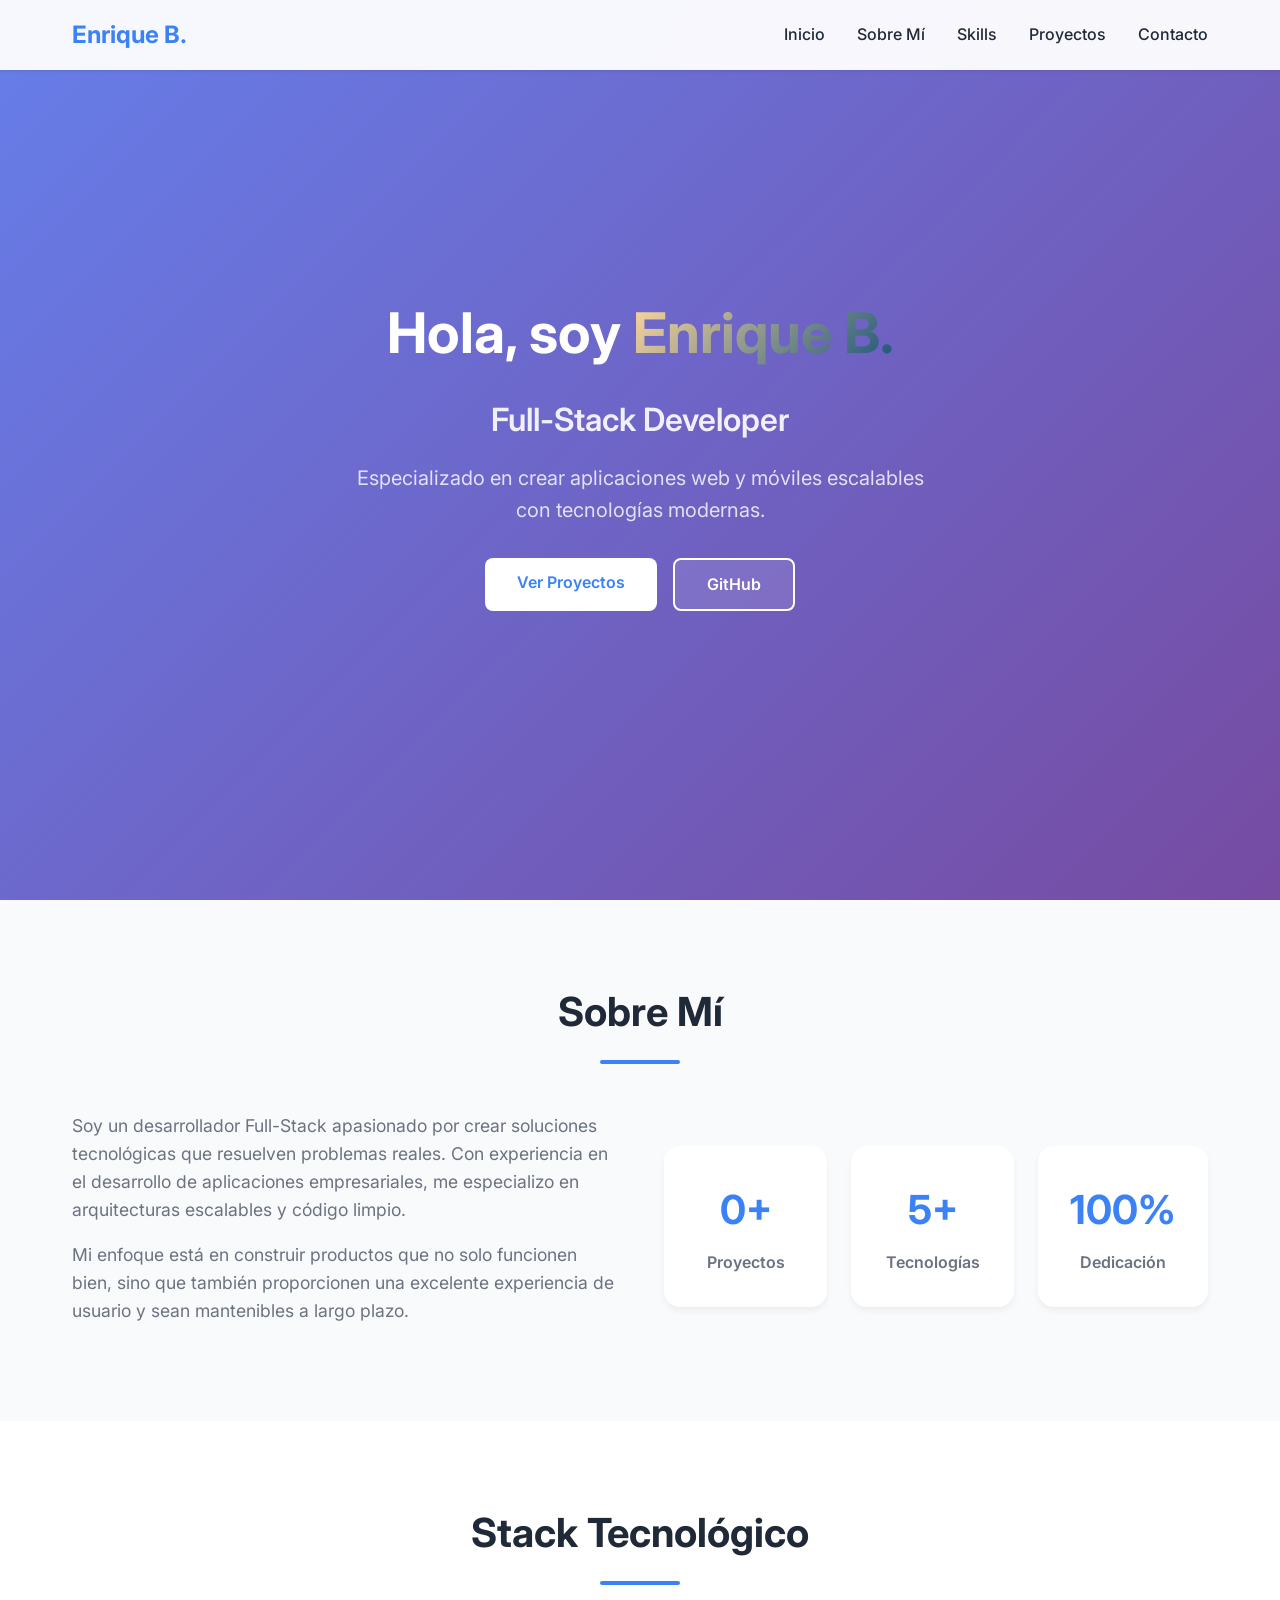
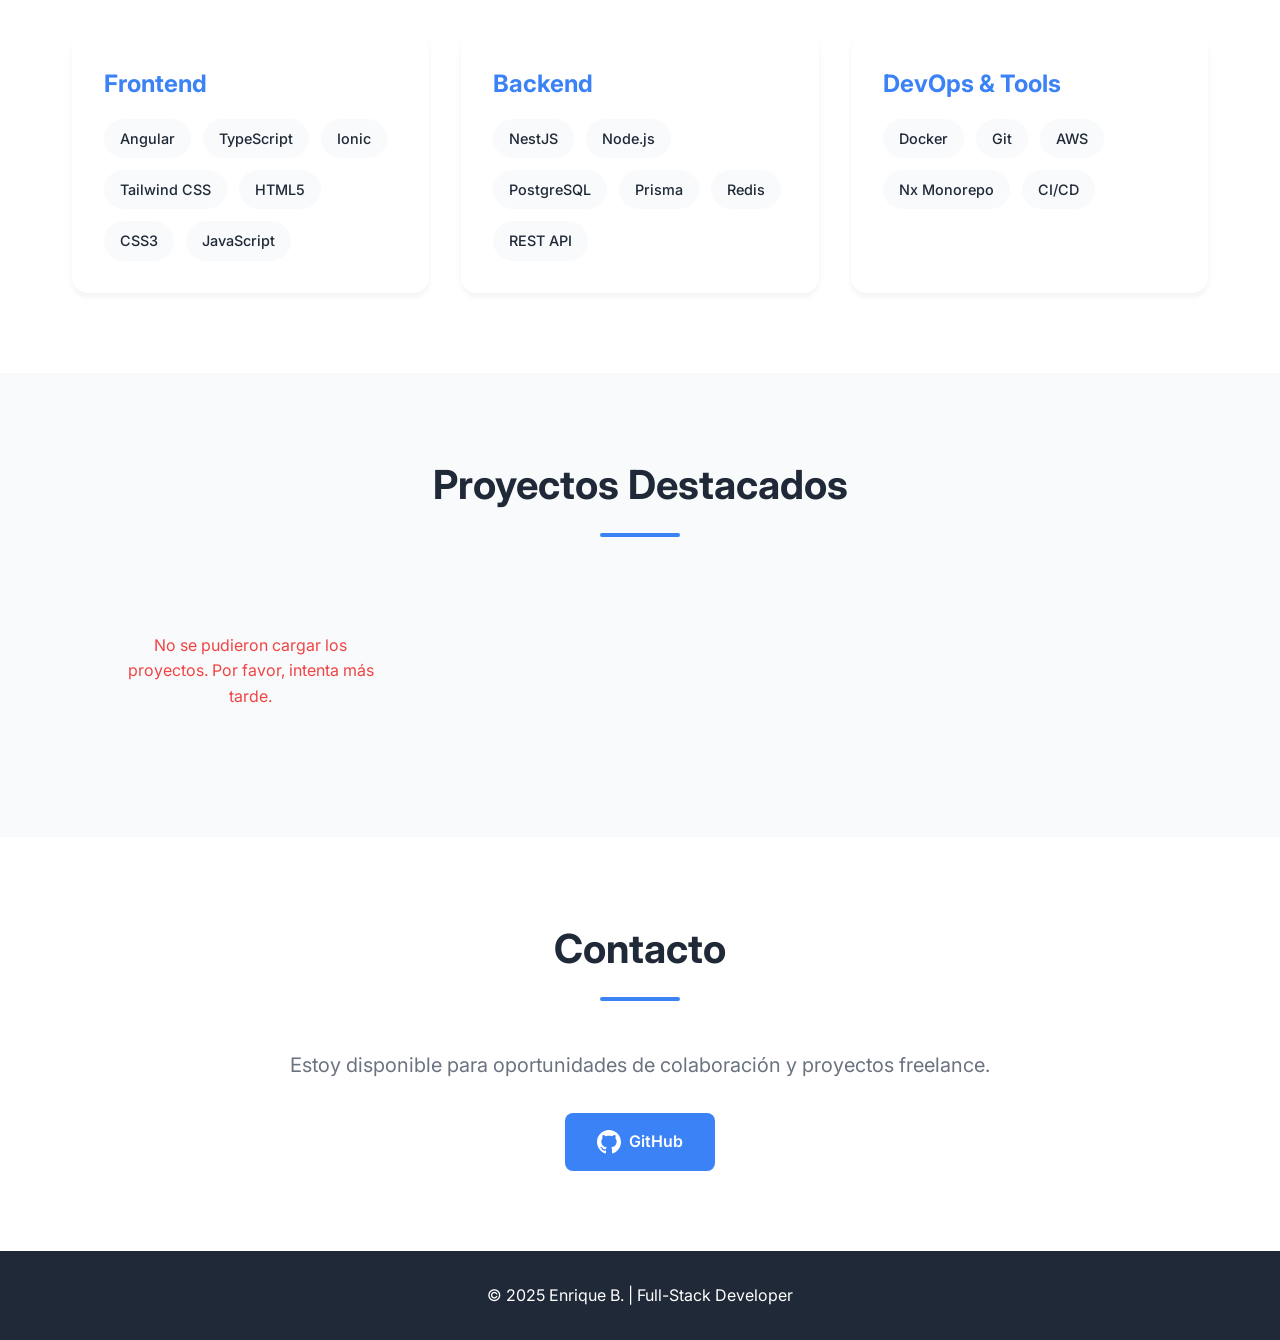
==== index.html @ ae5ea0cd "feat: create professional portfolio website with dynamic project loading - Responsive design with mo" ====
<!DOCTYPE html>
<html lang="es">
<head>
    <meta charset="UTF-8">
    <meta name="viewport" content="width=device-width, initial-scale=1.0">
    <meta name="description" content="Portfolio de Enrique B. - Full-Stack Developer especializado en Angular, NestJS y PostgreSQL">
    <title>Enrique B. | Full-Stack Developer</title>
    <link rel="stylesheet" href="styles.css">
    <link rel="preconnect" href="https://fonts.googleapis.com">
    <link rel="preconnect" href="https://fonts.gstatic.com" crossorigin>
    <link href="https://fonts.googleapis.com/css2?family=Inter:wght@300;400;600;700&display=swap" rel="stylesheet">
</head>
<body>
    <!-- Navigation -->
    <nav class="navbar">
        <div class="container">
            <div class="nav-brand">Enrique B.</div>
            <ul class="nav-menu">
                <li><a href="#hero">Inicio</a></li>
                <li><a href="#about">Sobre Mí</a></li>
                <li><a href="#skills">Skills</a></li>
                <li><a href="#projects">Proyectos</a></li>
                <li><a href="#contact">Contacto</a></li>
            </ul>
        </div>
    </nav>

    <!-- Hero Section -->
    <section id="hero" class="hero">
        <div class="container">
            <div class="hero-content">
                <h1 class="hero-title">Hola, soy <span class="highlight">Enrique B.</span></h1>
                <p class="hero-subtitle">Full-Stack Developer</p>
                <p class="hero-description">
                    Especializado en crear aplicaciones web y móviles escalables con tecnologías modernas.
                </p>
                <div class="hero-buttons">
                    <a href="#projects" class="btn btn-primary">Ver Proyectos</a>
                    <a href="https://github.com/Yop007N" target="_blank" class="btn btn-secondary">GitHub</a>
                </div>
            </div>
        </div>
    </section>

    <!-- About Section -->
    <section id="about" class="about">
        <div class="container">
            <h2 class="section-title">Sobre Mí</h2>
            <div class="about-content">
                <div class="about-text">
                    <p>
                        Soy un desarrollador Full-Stack apasionado por crear soluciones tecnológicas que resuelven problemas reales.
                        Con experiencia en el desarrollo de aplicaciones empresariales, me especializo en arquitecturas escalables
                        y código limpio.
                    </p>
                    <p>
                        Mi enfoque está en construir productos que no solo funcionen bien, sino que también proporcionen
                        una excelente experiencia de usuario y sean mantenibles a largo plazo.
                    </p>
                </div>
                <div class="about-stats">
                    <div class="stat-card">
                        <h3 id="projects-count">0+</h3>
                        <p>Proyectos</p>
                    </div>
                    <div class="stat-card">
                        <h3>5+</h3>
                        <p>Tecnologías</p>
                    </div>
                    <div class="stat-card">
                        <h3>100%</h3>
                        <p>Dedicación</p>
                    </div>
                </div>
            </div>
        </div>
    </section>

    <!-- Skills Section -->
    <section id="skills" class="skills">
        <div class="container">
            <h2 class="section-title">Stack Tecnológico</h2>
            <div class="skills-grid">
                <div class="skill-category">
                    <h3>Frontend</h3>
                    <div class="skill-tags">
                        <span class="skill-tag">Angular</span>
                        <span class="skill-tag">TypeScript</span>
                        <span class="skill-tag">Ionic</span>
                        <span class="skill-tag">Tailwind CSS</span>
                        <span class="skill-tag">HTML5</span>
                        <span class="skill-tag">CSS3</span>
                        <span class="skill-tag">JavaScript</span>
                    </div>
                </div>
                <div class="skill-category">
                    <h3>Backend</h3>
                    <div class="skill-tags">
                        <span class="skill-tag">NestJS</span>
                        <span class="skill-tag">Node.js</span>
                        <span class="skill-tag">PostgreSQL</span>
                        <span class="skill-tag">Prisma</span>
                        <span class="skill-tag">Redis</span>
                        <span class="skill-tag">REST API</span>
                    </div>
                </div>
                <div class="skill-category">
                    <h3>DevOps & Tools</h3>
                    <div class="skill-tags">
                        <span class="skill-tag">Docker</span>
                        <span class="skill-tag">Git</span>
                        <span class="skill-tag">AWS</span>
                        <span class="skill-tag">Nx Monorepo</span>
                        <span class="skill-tag">CI/CD</span>
                    </div>
                </div>
            </div>
        </div>
    </section>

    <!-- Projects Section -->
    <section id="projects" class="projects">
        <div class="container">
            <h2 class="section-title">Proyectos Destacados</h2>
            <div id="projects-container" class="projects-grid">
                <!-- Projects will be loaded dynamically -->
                <div class="loading">Cargando proyectos...</div>
            </div>
        </div>
    </section>

    <!-- Contact Section -->
    <section id="contact" class="contact">
        <div class="container">
            <h2 class="section-title">Contacto</h2>
            <div class="contact-content">
                <p>Estoy disponible para oportunidades de colaboración y proyectos freelance.</p>
                <div class="contact-links">
                    <a href="https://github.com/Yop007N" target="_blank" class="contact-link">
                        <svg width="24" height="24" viewBox="0 0 24 24" fill="currentColor">
                            <path d="M12 0c-6.626 0-12 5.373-12 12 0 5.302 3.438 9.8 8.207 11.387.599.111.793-.261.793-.577v-2.234c-3.338.726-4.033-1.416-4.033-1.416-.546-1.387-1.333-1.756-1.333-1.756-1.089-.745.083-.729.083-.729 1.205.084 1.839 1.237 1.839 1.237 1.07 1.834 2.807 1.304 3.492.997.107-.775.418-1.305.762-1.604-2.665-.305-5.467-1.334-5.467-5.931 0-1.311.469-2.381 1.236-3.221-.124-.303-.535-1.524.117-3.176 0 0 1.008-.322 3.301 1.23.957-.266 1.983-.399 3.003-.404 1.02.005 2.047.138 3.006.404 2.291-1.552 3.297-1.23 3.297-1.23.653 1.653.242 2.874.118 3.176.77.84 1.235 1.911 1.235 3.221 0 4.609-2.807 5.624-5.479 5.921.43.372.823 1.102.823 2.222v3.293c0 .319.192.694.801.576 4.765-1.589 8.199-6.086 8.199-11.386 0-6.627-5.373-12-12-12z"/>
                        </svg>
                        GitHub
                    </a>
                </div>
            </div>
        </div>
    </section>

    <!-- Footer -->
    <footer class="footer">
        <div class="container">
            <p>&copy; 2025 Enrique B. | Full-Stack Developer</p>
        </div>
    </footer>

    <script src="script.js"></script>
</body>
</html>
---- styles.css ----
* {
    margin: 0;
    padding: 0;
    box-sizing: border-box;
}

:root {
    --primary-color: #3b82f6;
    --secondary-color: #1e40af;
    --text-color: #1f2937;
    --text-light: #6b7280;
    --bg-color: #ffffff;
    --bg-secondary: #f9fafb;
    --border-color: #e5e7eb;
}

body {
    font-family: 'Inter', -apple-system, BlinkMacSystemFont, 'Segoe UI', sans-serif;
    color: var(--text-color);
    line-height: 1.6;
    background-color: var(--bg-color);
}

.container {
    max-width: 1200px;
    margin: 0 auto;
    padding: 0 2rem;
}

/* Navigation */
.navbar {
    position: fixed;
    top: 0;
    width: 100%;
    background: rgba(255, 255, 255, 0.95);
    backdrop-filter: blur(10px);
    box-shadow: 0 1px 3px rgba(0, 0, 0, 0.1);
    z-index: 1000;
}

.navbar .container {
    display: flex;
    justify-content: space-between;
    align-items: center;
    padding: 1rem 2rem;
}

.nav-brand {
    font-size: 1.5rem;
    font-weight: 700;
    color: var(--primary-color);
}

.nav-menu {
    display: flex;
    list-style: none;
    gap: 2rem;
}

.nav-menu a {
    color: var(--text-color);
    text-decoration: none;
    font-weight: 500;
    transition: color 0.3s;
}

.nav-menu a:hover {
    color: var(--primary-color);
}

/* Hero Section */
.hero {
    min-height: 100vh;
    display: flex;
    align-items: center;
    padding-top: 80px;
    background: linear-gradient(135deg, #667eea 0%, #764ba2 100%);
    color: white;
}

.hero-content {
    text-align: center;
}

.hero-title {
    font-size: 3.5rem;
    font-weight: 700;
    margin-bottom: 1rem;
}

.highlight {
    background: linear-gradient(135deg, #ffd89b 0%, #19547b 100%);
    -webkit-background-clip: text;
    -webkit-text-fill-color: transparent;
}

.hero-subtitle {
    font-size: 2rem;
    font-weight: 600;
    margin-bottom: 1rem;
    color: rgba(255, 255, 255, 0.9);
}

.hero-description {
    font-size: 1.25rem;
    margin-bottom: 2rem;
    color: rgba(255, 255, 255, 0.8);
    max-width: 600px;
    margin-left: auto;
    margin-right: auto;
}

.hero-buttons {
    display: flex;
    gap: 1rem;
    justify-content: center;
}

.btn {
    padding: 0.75rem 2rem;
    border-radius: 0.5rem;
    text-decoration: none;
    font-weight: 600;
    transition: all 0.3s;
    display: inline-block;
}

.btn-primary {
    background: white;
    color: var(--primary-color);
}

.btn-primary:hover {
    transform: translateY(-2px);
    box-shadow: 0 4px 12px rgba(0, 0, 0, 0.15);
}

.btn-secondary {
    background: rgba(255, 255, 255, 0.1);
    color: white;
    border: 2px solid white;
}

.btn-secondary:hover {
    background: white;
    color: var(--primary-color);
}

/* Section Styles */
section {
    padding: 5rem 0;
}

.section-title {
    text-align: center;
    font-size: 2.5rem;
    font-weight: 700;
    margin-bottom: 3rem;
    position: relative;
}

.section-title::after {
    content: '';
    display: block;
    width: 80px;
    height: 4px;
    background: var(--primary-color);
    margin: 1rem auto;
    border-radius: 2px;
}

/* About Section */
.about {
    background: var(--bg-secondary);
}

.about-content {
    display: grid;
    grid-template-columns: 1fr 1fr;
    gap: 3rem;
    align-items: center;
}

.about-text p {
    margin-bottom: 1rem;
    color: var(--text-light);
    font-size: 1.1rem;
}

.about-stats {
    display: grid;
    grid-template-columns: repeat(3, 1fr);
    gap: 1.5rem;
}

.stat-card {
    text-align: center;
    padding: 2rem;
    background: white;
    border-radius: 1rem;
    box-shadow: 0 4px 6px rgba(0, 0, 0, 0.05);
}

.stat-card h3 {
    font-size: 2.5rem;
    color: var(--primary-color);
    margin-bottom: 0.5rem;
}

.stat-card p {
    color: var(--text-light);
    font-weight: 600;
}

/* Skills Section */
.skills-grid {
    display: grid;
    grid-template-columns: repeat(auto-fit, minmax(300px, 1fr));
    gap: 2rem;
}

.skill-category {
    background: white;
    padding: 2rem;
    border-radius: 1rem;
    box-shadow: 0 4px 6px rgba(0, 0, 0, 0.05);
}

.skill-category h3 {
    font-size: 1.5rem;
    margin-bottom: 1rem;
    color: var(--primary-color);
}

.skill-tags {
    display: flex;
    flex-wrap: wrap;
    gap: 0.75rem;
}

.skill-tag {
    background: var(--bg-secondary);
    padding: 0.5rem 1rem;
    border-radius: 2rem;
    font-size: 0.9rem;
    font-weight: 500;
    color: var(--text-color);
}

/* Projects Section */
.projects {
    background: var(--bg-secondary);
}

.projects-grid {
    display: grid;
    grid-template-columns: repeat(auto-fill, minmax(350px, 1fr));
    gap: 2rem;
}

.project-card {
    background: white;
    border-radius: 1rem;
    overflow: hidden;
    box-shadow: 0 4px 6px rgba(0, 0, 0, 0.05);
    transition: transform 0.3s, box-shadow 0.3s;
}

.project-card:hover {
    transform: translateY(-5px);
    box-shadow: 0 12px 24px rgba(0, 0, 0, 0.1);
}

.project-content {
    padding: 1.5rem;
}

.project-title {
    font-size: 1.25rem;
    font-weight: 700;
    margin-bottom: 0.5rem;
    color: var(--text-color);
}

.project-description {
    color: var(--text-light);
    margin-bottom: 1rem;
    font-size: 0.95rem;
    line-height: 1.5;
}

.project-tech {
    display: flex;
    flex-wrap: wrap;
    gap: 0.5rem;
    margin-bottom: 1rem;
}

.tech-badge {
    background: var(--bg-secondary);
    padding: 0.25rem 0.75rem;
    border-radius: 1rem;
    font-size: 0.85rem;
    color: var(--primary-color);
    font-weight: 500;
}

.project-links {
    display: flex;
    gap: 1rem;
}

.project-link {
    color: var(--primary-color);
    text-decoration: none;
    font-weight: 600;
    display: flex;
    align-items: center;
    gap: 0.5rem;
}

.project-link:hover {
    text-decoration: underline;
}

.loading {
    text-align: center;
    padding: 3rem;
    color: var(--text-light);
}

/* Contact Section */
.contact {
    text-align: center;
}

.contact-content p {
    font-size: 1.25rem;
    color: var(--text-light);
    margin-bottom: 2rem;
}

.contact-links {
    display: flex;
    justify-content: center;
    gap: 2rem;
}

.contact-link {
    display: flex;
    align-items: center;
    gap: 0.5rem;
    padding: 1rem 2rem;
    background: var(--primary-color);
    color: white;
    text-decoration: none;
    border-radius: 0.5rem;
    font-weight: 600;
    transition: all 0.3s;
}

.contact-link:hover {
    background: var(--secondary-color);
    transform: translateY(-2px);
    box-shadow: 0 4px 12px rgba(59, 130, 246, 0.3);
}

/* Footer */
.footer {
    background: var(--text-color);
    color: white;
    text-align: center;
    padding: 2rem 0;
}

/* Responsive */
@media (max-width: 768px) {
    .nav-menu {
        display: none;
    }

    .hero-title {
        font-size: 2.5rem;
    }

    .hero-subtitle {
        font-size: 1.5rem;
    }

    .about-content {
        grid-template-columns: 1fr;
    }

    .about-stats {
        grid-template-columns: 1fr;
    }

    .projects-grid {
        grid-template-columns: 1fr;
    }

    .hero-buttons {
        flex-direction: column;
    }
}

/* Estilos adicionales para proyectos destacados */
.project-card.featured {
    border: 2px solid var(--primary-color);
}

.featured-badge {
    font-size: 0.75rem;
    background: linear-gradient(135deg, #667eea 0%, #764ba2 100%);
    color: white;
    padding: 0.25rem 0.75rem;
    border-radius: 1rem;
    margin-left: 0.5rem;
}

.project-stats {
    display: flex;
    gap: 1rem;
    margin-bottom: 1rem;
    font-size: 0.9rem;
    color: var(--text-light);
}

.project-stats span {
    display: flex;
    align-items: center;
    gap: 0.25rem;
}

.error {
    text-align: center;
    padding: 3rem;
    color: #ef4444;
}
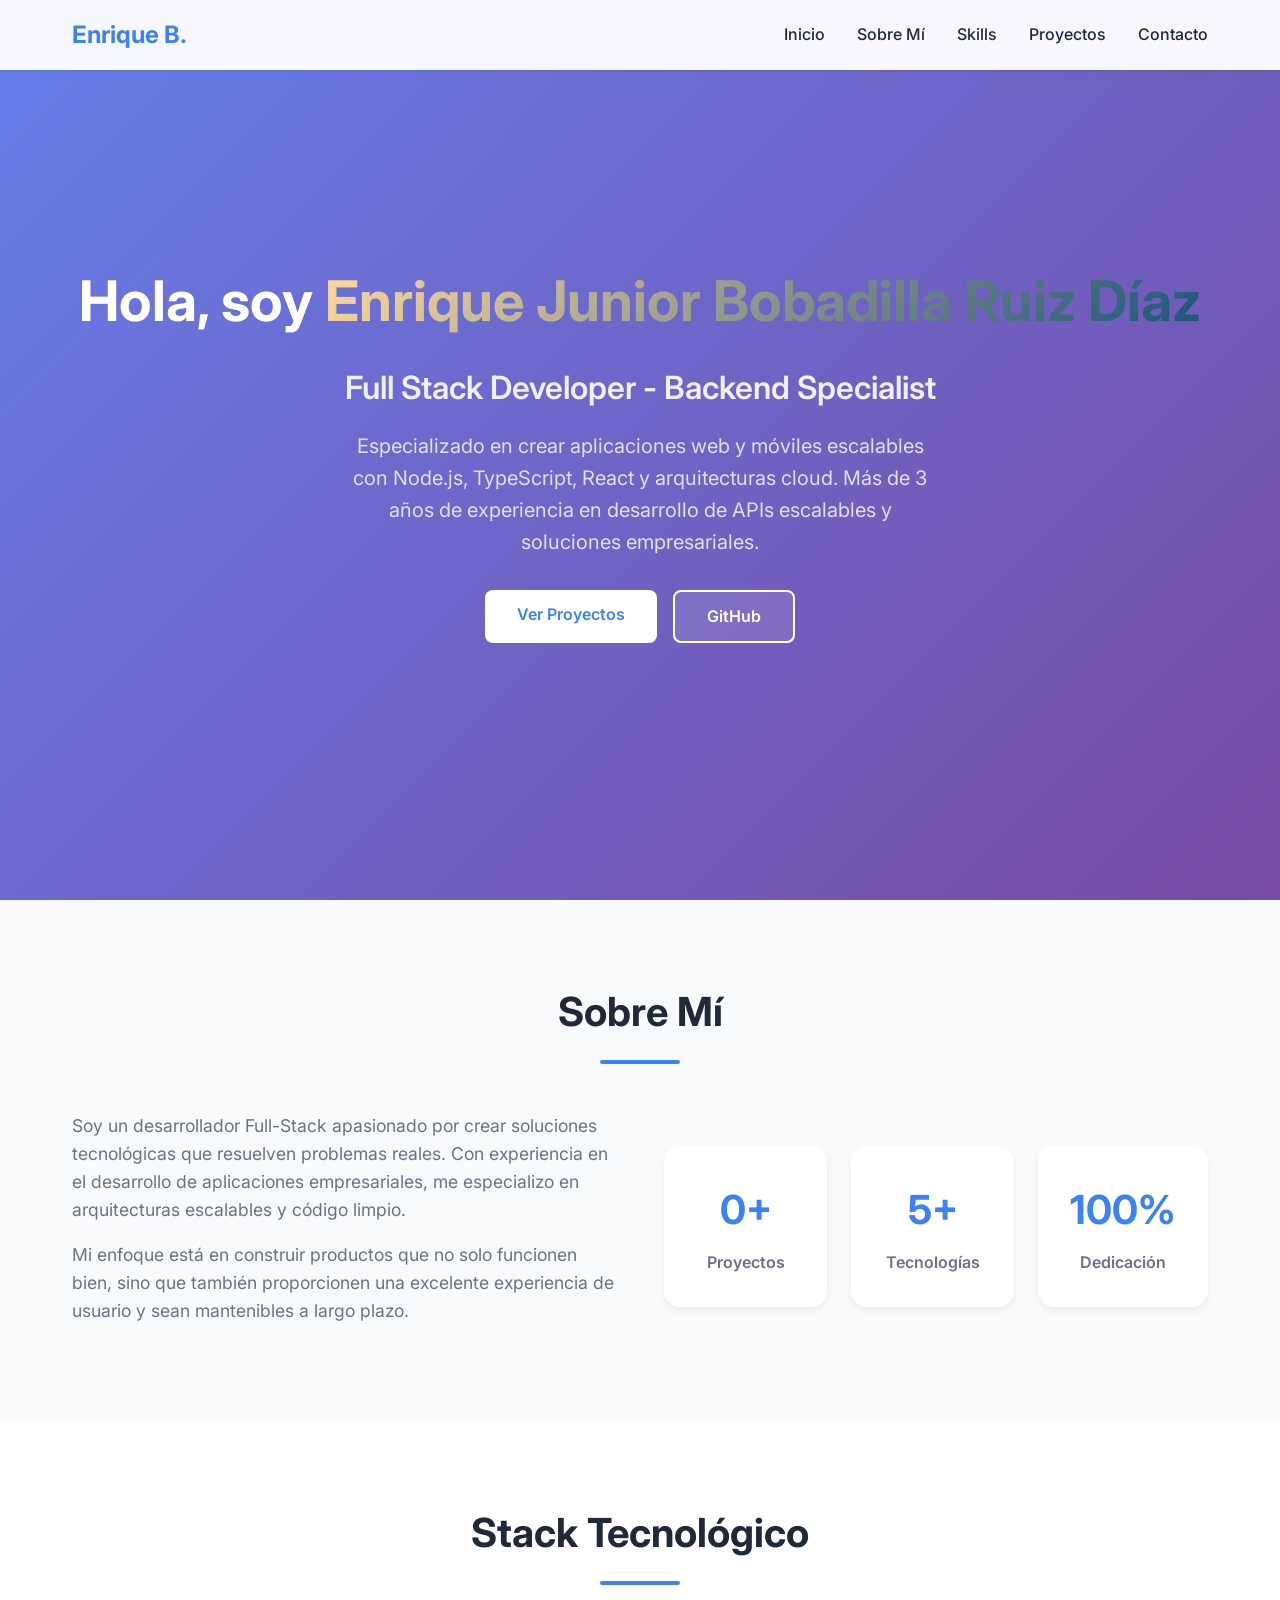
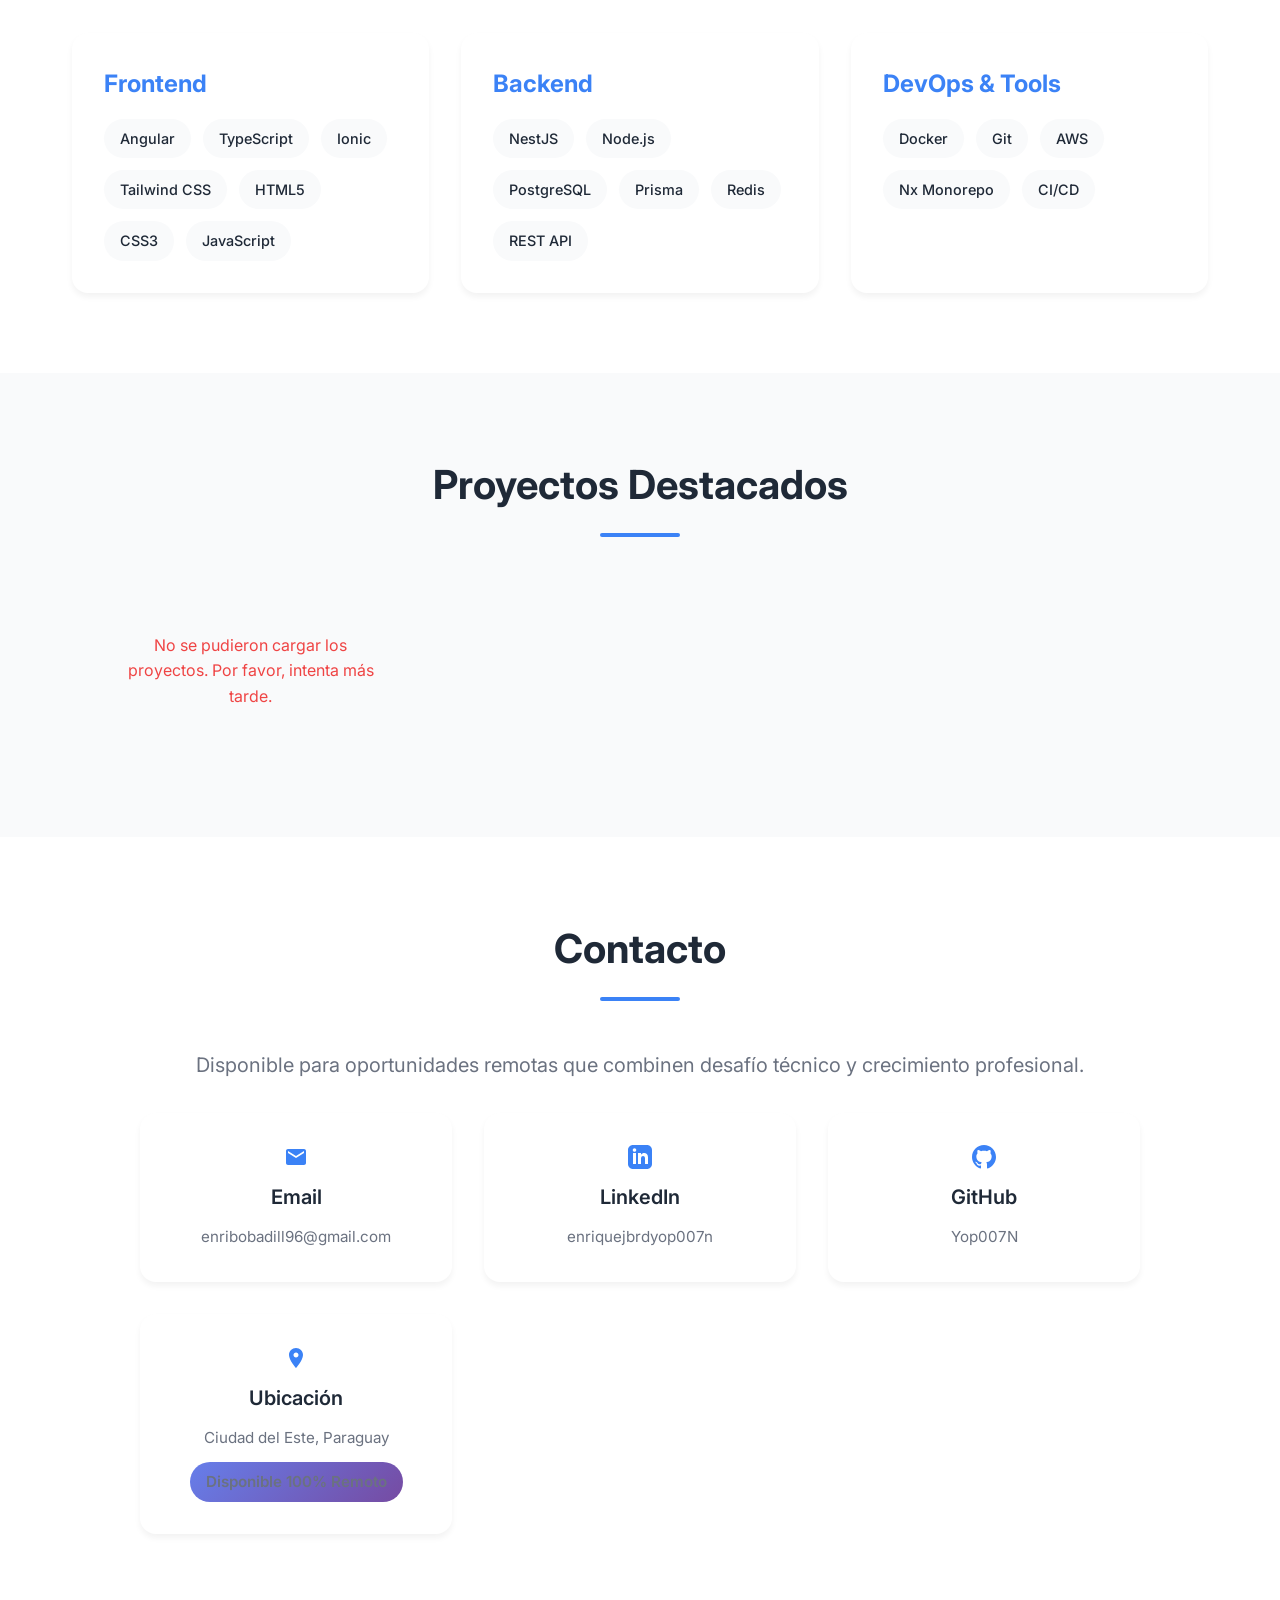
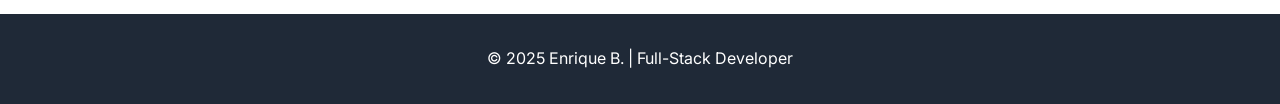
==== commit 9057b2c3: "feat: add complete contact information and improve project display" ====
--- a/index.html
+++ b/index.html
@@ -29,10 +29,10 @@
     <section id="hero" class="hero">
         <div class="container">
             <div class="hero-content">
-                <h1 class="hero-title">Hola, soy <span class="highlight">Enrique B.</span></h1>
-                <p class="hero-subtitle">Full-Stack Developer</p>
+                <h1 class="hero-title">Hola, soy <span class="highlight">Enrique Junior Bobadilla Ruiz Díaz</span></h1>
+                <p class="hero-subtitle">Full Stack Developer - Backend Specialist</p>
                 <p class="hero-description">
-                    Especializado en crear aplicaciones web y móviles escalables con tecnologías modernas.
+                    Especializado en crear aplicaciones web y móviles escalables con Node.js, TypeScript, React y arquitecturas cloud. Más de 3 años de experiencia en desarrollo de APIs escalables y soluciones empresariales.
                 </p>
                 <div class="hero-buttons">
                     <a href="#projects" class="btn btn-primary">Ver Proyectos</a>
@@ -134,14 +134,37 @@
         <div class="container">
             <h2 class="section-title">Contacto</h2>
             <div class="contact-content">
-                <p>Estoy disponible para oportunidades de colaboración y proyectos freelance.</p>
-                <div class="contact-links">
-                    <a href="https://github.com/Yop007N" target="_blank" class="contact-link">
+                <p>Disponible para oportunidades remotas que combinen desafío técnico y crecimiento profesional.</p>
+                <div class="contact-grid">
+                    <a href="mailto:enribobadill96@gmail.com" target="_blank" class="contact-card">
+                        <svg width="24" height="24" viewBox="0 0 24 24" fill="currentColor">
+                            <path d="M20 4H4c-1.1 0-1.99.9-1.99 2L2 18c0 1.1.9 2 2 2h16c1.1 0 2-.9 2-2V6c0-1.1-.9-2-2-2zm0 4l-8 5-8-5V6l8 5 8-5v2z"/>
+                        </svg>
+                        <h3>Email</h3>
+                        <p>enribobadill96@gmail.com</p>
+                    </a>
+                    <a href="https://linkedin.com/in/enriquejbrdyop007n" target="_blank" class="contact-card">
+                        <svg width="24" height="24" viewBox="0 0 24 24" fill="currentColor">
+                            <path d="M19 0h-14c-2.761 0-5 2.239-5 5v14c0 2.761 2.239 5 5 5h14c2.762 0 5-2.239 5-5v-14c0-2.761-2.238-5-5-5zm-11 19h-3v-11h3v11zm-1.5-12.268c-.966 0-1.75-.79-1.75-1.764s.784-1.764 1.75-1.764 1.75.79 1.75 1.764-.783 1.764-1.75 1.764zm13.5 12.268h-3v-5.604c0-3.368-4-3.113-4 0v5.604h-3v-11h3v1.765c1.396-2.586 7-2.777 7 2.476v6.759z"/>
+                        </svg>
+                        <h3>LinkedIn</h3>
+                        <p>enriquejbrdyop007n</p>
+                    </a>
+                    <a href="https://github.com/Yop007N" target="_blank" class="contact-card">
                         <svg width="24" height="24" viewBox="0 0 24 24" fill="currentColor">
                             <path d="M12 0c-6.626 0-12 5.373-12 12 0 5.302 3.438 9.8 8.207 11.387.599.111.793-.261.793-.577v-2.234c-3.338.726-4.033-1.416-4.033-1.416-.546-1.387-1.333-1.756-1.333-1.756-1.089-.745.083-.729.083-.729 1.205.084 1.839 1.237 1.839 1.237 1.07 1.834 2.807 1.304 3.492.997.107-.775.418-1.305.762-1.604-2.665-.305-5.467-1.334-5.467-5.931 0-1.311.469-2.381 1.236-3.221-.124-.303-.535-1.524.117-3.176 0 0 1.008-.322 3.301 1.23.957-.266 1.983-.399 3.003-.404 1.02.005 2.047.138 3.006.404 2.291-1.552 3.297-1.23 3.297-1.23.653 1.653.242 2.874.118 3.176.77.84 1.235 1.911 1.235 3.221 0 4.609-2.807 5.624-5.479 5.921.43.372.823 1.102.823 2.222v3.293c0 .319.192.694.801.576 4.765-1.589 8.199-6.086 8.199-11.386 0-6.627-5.373-12-12-12z"/>
                         </svg>
-                        GitHub
+                        <h3>GitHub</h3>
+                        <p>Yop007N</p>
                     </a>
+                    <div class="contact-card">
+                        <svg width="24" height="24" viewBox="0 0 24 24" fill="currentColor">
+                            <path d="M12 2C8.13 2 5 5.13 5 9c0 5.25 7 13 7 13s7-7.75 7-13c0-3.87-3.13-7-7-7zm0 9.5c-1.38 0-2.5-1.12-2.5-2.5s1.12-2.5 2.5-2.5 2.5 1.12 2.5 2.5-1.12 2.5-2.5 2.5z"/>
+                        </svg>
+                        <h3>Ubicación</h3>
+                        <p>Ciudad del Este, Paraguay</p>
+                        <p class="remote-badge">Disponible 100% Remoto</p>
+                    </div>
                 </div>
             </div>
         </div>
--- a/styles.css
+++ b/styles.css
@@ -365,6 +365,61 @@
     box-shadow: 0 4px 12px rgba(59, 130, 246, 0.3);
 }
 
+.contact-grid {
+    display: grid;
+    grid-template-columns: repeat(auto-fit, minmax(250px, 1fr));
+    gap: 2rem;
+    max-width: 1000px;
+    margin: 0 auto;
+}
+
+.contact-card {
+    background: white;
+    padding: 2rem;
+    border-radius: 1rem;
+    text-align: center;
+    box-shadow: 0 4px 6px rgba(0, 0, 0, 0.05);
+    transition: all 0.3s;
+    text-decoration: none;
+    color: var(--text-color);
+    display: flex;
+    flex-direction: column;
+    align-items: center;
+    gap: 0.75rem;
+}
+
+.contact-card:hover {
+    transform: translateY(-5px);
+    box-shadow: 0 12px 24px rgba(0, 0, 0, 0.1);
+    color: var(--primary-color);
+}
+
+.contact-card svg {
+    color: var(--primary-color);
+}
+
+.contact-card h3 {
+    font-size: 1.25rem;
+    font-weight: 600;
+    margin: 0;
+}
+
+.contact-card p {
+    font-size: 0.95rem;
+    color: var(--text-light);
+    margin: 0;
+}
+
+.remote-badge {
+    background: linear-gradient(135deg, #667eea 0%, #764ba2 100%);
+    color: white;
+    padding: 0.5rem 1rem;
+    border-radius: 2rem;
+    font-size: 0.85rem;
+    font-weight: 600;
+    margin-top: 0.5rem;
+}
+
 /* Footer */
 .footer {
     background: var(--text-color);
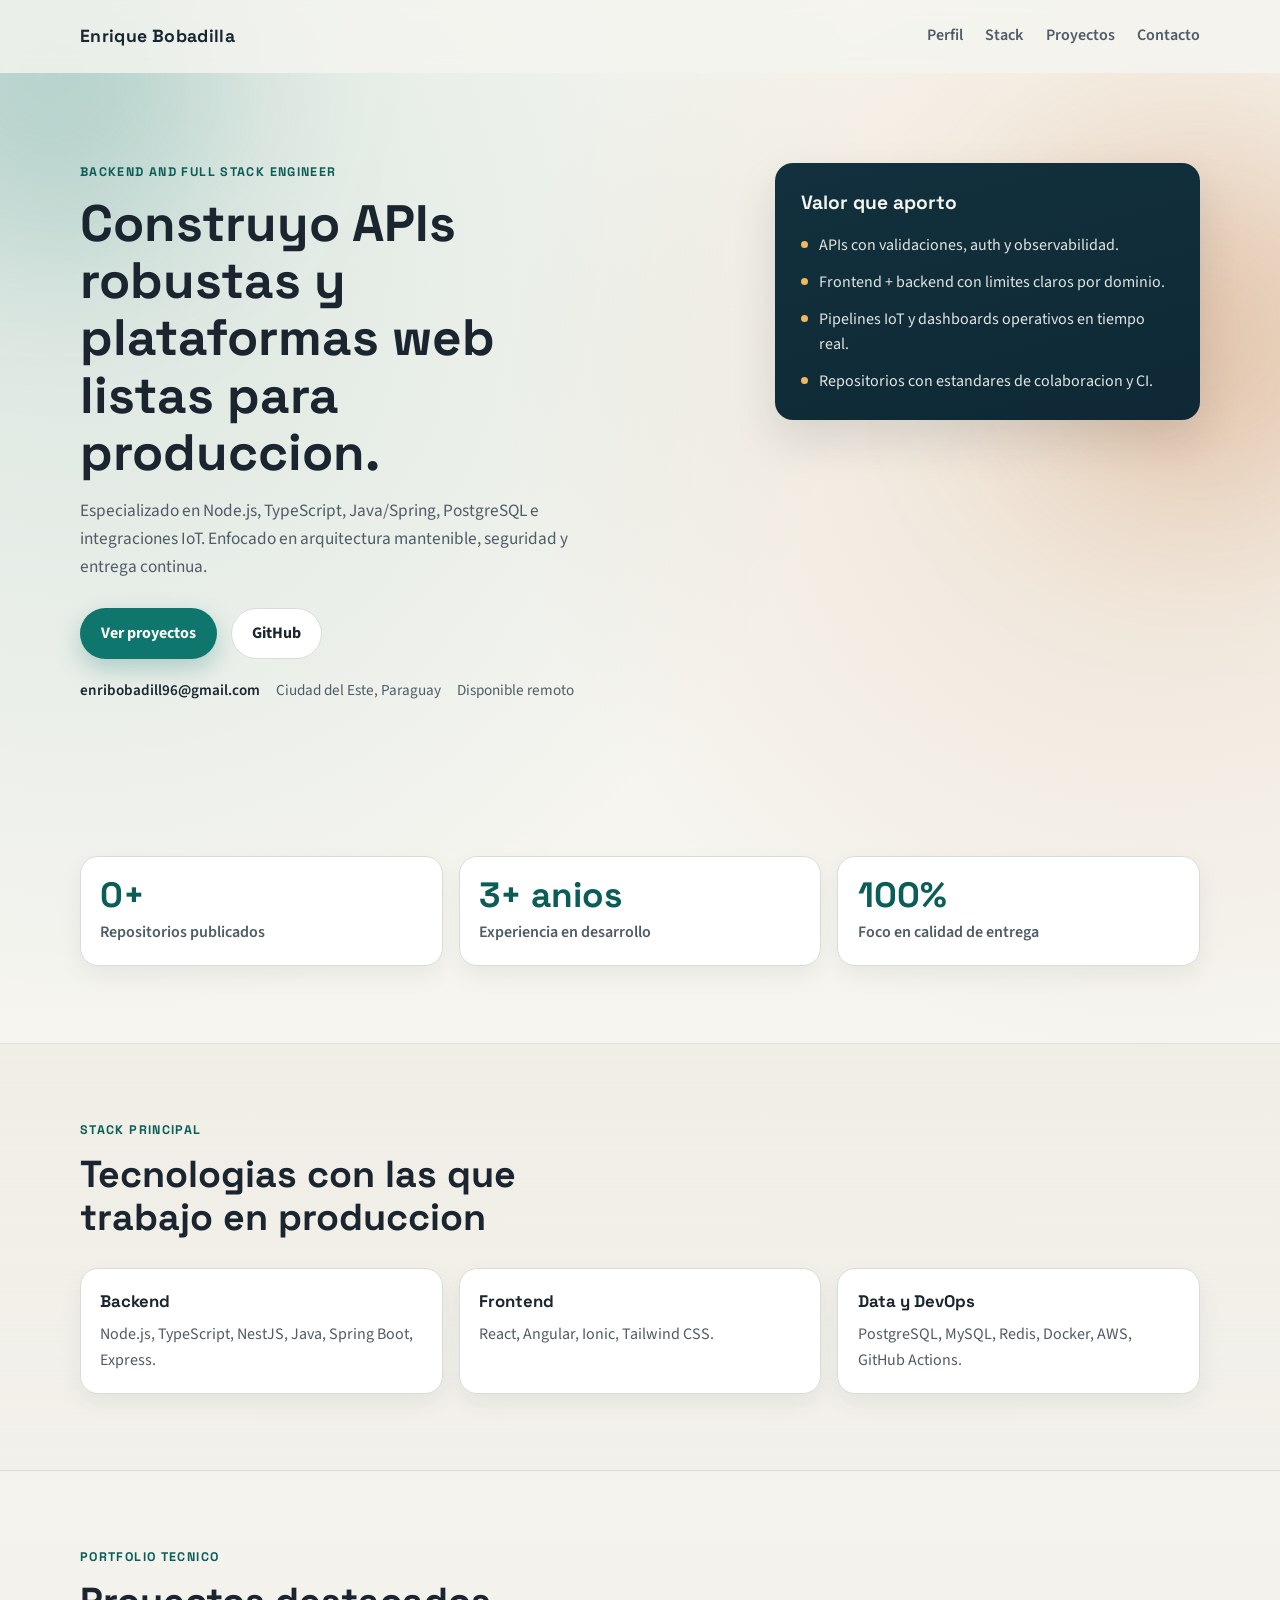
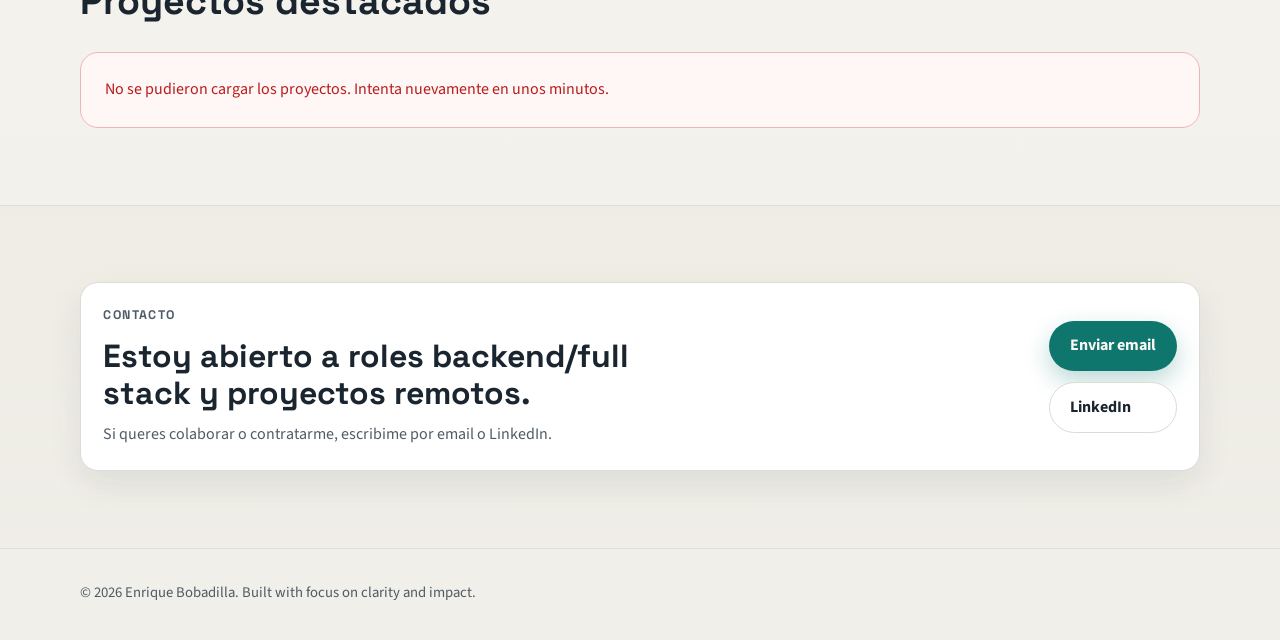
==== commit 71dd4f26: "feat: redesign portfolio landing page with professional layout" ====
--- a/index.html
+++ b/index.html
@@ -3,180 +3,138 @@
 <head>
     <meta charset="UTF-8">
     <meta name="viewport" content="width=device-width, initial-scale=1.0">
-    <meta name="description" content="Portfolio de Enrique B. - Full-Stack Developer especializado en Angular, NestJS y PostgreSQL">
-    <title>Enrique B. | Full-Stack Developer</title>
-    <link rel="stylesheet" href="styles.css">
+    <meta name="description" content="Portfolio profesional de Enrique Bobadilla: backend, full stack, IoT y arquitectura de software.">
+    <title>Enrique Bobadilla | Backend and Full Stack Engineer</title>
     <link rel="preconnect" href="https://fonts.googleapis.com">
     <link rel="preconnect" href="https://fonts.gstatic.com" crossorigin>
-    <link href="https://fonts.googleapis.com/css2?family=Inter:wght@300;400;600;700&display=swap" rel="stylesheet">
+    <link href="https://fonts.googleapis.com/css2?family=Space+Grotesk:wght@500;600;700&family=Source+Sans+3:wght@400;500;600&display=swap" rel="stylesheet">
+    <link rel="stylesheet" href="styles.css">
 </head>
 <body>
-    <!-- Navigation -->
-    <nav class="navbar">
-        <div class="container">
-            <div class="nav-brand">Enrique B.</div>
-            <ul class="nav-menu">
-                <li><a href="#hero">Inicio</a></li>
-                <li><a href="#about">Sobre Mí</a></li>
-                <li><a href="#skills">Skills</a></li>
-                <li><a href="#projects">Proyectos</a></li>
-                <li><a href="#contact">Contacto</a></li>
-            </ul>
+    <div class="bg-shape bg-shape-a"></div>
+    <div class="bg-shape bg-shape-b"></div>
+
+    <header class="site-header">
+        <div class="container nav-wrap">
+            <a href="#hero" class="brand">Enrique Bobadilla</a>
+            <nav>
+                <ul class="nav-menu">
+                    <li><a href="#about">Perfil</a></li>
+                    <li><a href="#skills">Stack</a></li>
+                    <li><a href="#projects">Proyectos</a></li>
+                    <li><a href="#contact">Contacto</a></li>
+                </ul>
+            </nav>
         </div>
-    </nav>
+    </header>
 
-    <!-- Hero Section -->
-    <section id="hero" class="hero">
-        <div class="container">
-            <div class="hero-content">
-                <h1 class="hero-title">Hola, soy <span class="highlight">Enrique Junior Bobadilla Ruiz Díaz</span></h1>
-                <p class="hero-subtitle">Full Stack Developer - Backend Specialist</p>
-                <p class="hero-description">
-                    Especializado en crear aplicaciones web y móviles escalables con Node.js, TypeScript, React y arquitecturas cloud. Más de 3 años de experiencia en desarrollo de APIs escalables y soluciones empresariales.
-                </p>
-                <div class="hero-buttons">
-                    <a href="#projects" class="btn btn-primary">Ver Proyectos</a>
-                    <a href="https://github.com/Yop007N" target="_blank" class="btn btn-secondary">GitHub</a>
+    <main>
+        <section id="hero" class="hero section">
+            <div class="container hero-grid">
+                <div class="hero-copy fade-up">
+                    <p class="eyebrow">Backend and Full Stack Engineer</p>
+                    <h1>Construyo APIs robustas y plataformas web listas para produccion.</h1>
+                    <p class="hero-lead">
+                        Especializado en Node.js, TypeScript, Java/Spring, PostgreSQL e integraciones IoT.
+                        Enfocado en arquitectura mantenible, seguridad y entrega continua.
+                    </p>
+                    <div class="hero-actions">
+                        <a class="btn btn-primary" href="#projects">Ver proyectos</a>
+                        <a class="btn btn-ghost" href="https://github.com/Yop007N" target="_blank" rel="noopener noreferrer">GitHub</a>
+                    </div>
+                    <div class="hero-links">
+                        <a href="mailto:enribobadill96@gmail.com">enribobadill96@gmail.com</a>
+                        <span>Ciudad del Este, Paraguay</span>
+                        <span>Disponible remoto</span>
+                    </div>
+                </div>
+                <aside class="hero-panel fade-up">
+                    <h2>Valor que aporto</h2>
+                    <ul>
+                        <li>APIs con validaciones, auth y observabilidad.</li>
+                        <li>Frontend + backend con limites claros por dominio.</li>
+                        <li>Pipelines IoT y dashboards operativos en tiempo real.</li>
+                        <li>Repositorios con estandares de colaboracion y CI.</li>
+                    </ul>
+                </aside>
+            </div>
+        </section>
+
+        <section id="about" class="section">
+            <div class="container stats-grid fade-up">
+                <article class="stat-card">
+                    <h3 id="projects-count">0+</h3>
+                    <p>Repositorios publicados</p>
+                </article>
+                <article class="stat-card">
+                    <h3>3+ anios</h3>
+                    <p>Experiencia en desarrollo</p>
+                </article>
+                <article class="stat-card">
+                    <h3>100%</h3>
+                    <p>Foco en calidad de entrega</p>
+                </article>
+            </div>
+        </section>
+
+        <section id="skills" class="section section-muted">
+            <div class="container">
+                <header class="section-header fade-up">
+                    <p class="eyebrow">Stack principal</p>
+                    <h2>Tecnologias con las que trabajo en produccion</h2>
+                </header>
+                <div class="skills-grid">
+                    <article class="skill-block fade-up">
+                        <h3>Backend</h3>
+                        <p>Node.js, TypeScript, NestJS, Java, Spring Boot, Express.</p>
+                    </article>
+                    <article class="skill-block fade-up">
+                        <h3>Frontend</h3>
+                        <p>React, Angular, Ionic, Tailwind CSS.</p>
+                    </article>
+                    <article class="skill-block fade-up">
+                        <h3>Data y DevOps</h3>
+                        <p>PostgreSQL, MySQL, Redis, Docker, AWS, GitHub Actions.</p>
+                    </article>
                 </div>
             </div>
-        </div>
-    </section>
+        </section>
 
-    <!-- About Section -->
-    <section id="about" class="about">
-        <div class="container">
-            <h2 class="section-title">Sobre Mí</h2>
-            <div class="about-content">
-                <div class="about-text">
+        <section id="projects" class="section">
+            <div class="container">
+                <header class="section-header fade-up">
+                    <p class="eyebrow">Portfolio tecnico</p>
+                    <h2>Proyectos destacados</h2>
+                </header>
+                <div id="projects-container" class="projects-grid">
+                    <div class="loading">Cargando proyectos...</div>
+                </div>
+            </div>
+        </section>
+
+        <section id="contact" class="section section-muted">
+            <div class="container contact-panel fade-up">
+                <div>
+                    <p class="eyebrow">Contacto</p>
+                    <h2>Estoy abierto a roles backend/full stack y proyectos remotos.</h2>
                     <p>
-                        Soy un desarrollador Full-Stack apasionado por crear soluciones tecnológicas que resuelven problemas reales.
-                        Con experiencia en el desarrollo de aplicaciones empresariales, me especializo en arquitecturas escalables
-                        y código limpio.
-                    </p>
-                    <p>
-                        Mi enfoque está en construir productos que no solo funcionen bien, sino que también proporcionen
-                        una excelente experiencia de usuario y sean mantenibles a largo plazo.
+                        Si queres colaborar o contratarme, escribime por email o LinkedIn.
                     </p>
                 </div>
-                <div class="about-stats">
-                    <div class="stat-card">
-                        <h3 id="projects-count">0+</h3>
-                        <p>Proyectos</p>
-                    </div>
-                    <div class="stat-card">
-                        <h3>5+</h3>
-                        <p>Tecnologías</p>
-                    </div>
-                    <div class="stat-card">
-                        <h3>100%</h3>
-                        <p>Dedicación</p>
-                    </div>
+                <div class="contact-actions">
+                    <a class="btn btn-primary" href="mailto:enribobadill96@gmail.com">Enviar email</a>
+                    <a class="btn btn-ghost" href="https://linkedin.com/in/enriquejbrdyop007n" target="_blank" rel="noopener noreferrer">LinkedIn</a>
                 </div>
             </div>
-        </div>
-    </section>
+        </section>
+    </main>
 
-    <!-- Skills Section -->
-    <section id="skills" class="skills">
+    <footer class="site-footer">
         <div class="container">
-            <h2 class="section-title">Stack Tecnológico</h2>
-            <div class="skills-grid">
-                <div class="skill-category">
-                    <h3>Frontend</h3>
-                    <div class="skill-tags">
-                        <span class="skill-tag">Angular</span>
-                        <span class="skill-tag">TypeScript</span>
-                        <span class="skill-tag">Ionic</span>
-                        <span class="skill-tag">Tailwind CSS</span>
-                        <span class="skill-tag">HTML5</span>
-                        <span class="skill-tag">CSS3</span>
-                        <span class="skill-tag">JavaScript</span>
-                    </div>
-                </div>
-                <div class="skill-category">
-                    <h3>Backend</h3>
-                    <div class="skill-tags">
-                        <span class="skill-tag">NestJS</span>
-                        <span class="skill-tag">Node.js</span>
-                        <span class="skill-tag">PostgreSQL</span>
-                        <span class="skill-tag">Prisma</span>
-                        <span class="skill-tag">Redis</span>
-                        <span class="skill-tag">REST API</span>
-                    </div>
-                </div>
-                <div class="skill-category">
-                    <h3>DevOps & Tools</h3>
-                    <div class="skill-tags">
-                        <span class="skill-tag">Docker</span>
-                        <span class="skill-tag">Git</span>
-                        <span class="skill-tag">AWS</span>
-                        <span class="skill-tag">Nx Monorepo</span>
-                        <span class="skill-tag">CI/CD</span>
-                    </div>
-                </div>
-            </div>
-        </div>
-    </section>
-
-    <!-- Projects Section -->
-    <section id="projects" class="projects">
-        <div class="container">
-            <h2 class="section-title">Proyectos Destacados</h2>
-            <div id="projects-container" class="projects-grid">
-                <!-- Projects will be loaded dynamically -->
-                <div class="loading">Cargando proyectos...</div>
-            </div>
-        </div>
-    </section>
-
-    <!-- Contact Section -->
-    <section id="contact" class="contact">
-        <div class="container">
-            <h2 class="section-title">Contacto</h2>
-            <div class="contact-content">
-                <p>Disponible para oportunidades remotas que combinen desafío técnico y crecimiento profesional.</p>
-                <div class="contact-grid">
-                    <a href="mailto:enribobadill96@gmail.com" target="_blank" class="contact-card">
-                        <svg width="24" height="24" viewBox="0 0 24 24" fill="currentColor">
-                            <path d="M20 4H4c-1.1 0-1.99.9-1.99 2L2 18c0 1.1.9 2 2 2h16c1.1 0 2-.9 2-2V6c0-1.1-.9-2-2-2zm0 4l-8 5-8-5V6l8 5 8-5v2z"/>
-                        </svg>
-                        <h3>Email</h3>
-                        <p>enribobadill96@gmail.com</p>
-                    </a>
-                    <a href="https://linkedin.com/in/enriquejbrdyop007n" target="_blank" class="contact-card">
-                        <svg width="24" height="24" viewBox="0 0 24 24" fill="currentColor">
-                            <path d="M19 0h-14c-2.761 0-5 2.239-5 5v14c0 2.761 2.239 5 5 5h14c2.762 0 5-2.239 5-5v-14c0-2.761-2.238-5-5-5zm-11 19h-3v-11h3v11zm-1.5-12.268c-.966 0-1.75-.79-1.75-1.764s.784-1.764 1.75-1.764 1.75.79 1.75 1.764-.783 1.764-1.75 1.764zm13.5 12.268h-3v-5.604c0-3.368-4-3.113-4 0v5.604h-3v-11h3v1.765c1.396-2.586 7-2.777 7 2.476v6.759z"/>
-                        </svg>
-                        <h3>LinkedIn</h3>
-                        <p>enriquejbrdyop007n</p>
-                    </a>
-                    <a href="https://github.com/Yop007N" target="_blank" class="contact-card">
-                        <svg width="24" height="24" viewBox="0 0 24 24" fill="currentColor">
-                            <path d="M12 0c-6.626 0-12 5.373-12 12 0 5.302 3.438 9.8 8.207 11.387.599.111.793-.261.793-.577v-2.234c-3.338.726-4.033-1.416-4.033-1.416-.546-1.387-1.333-1.756-1.333-1.756-1.089-.745.083-.729.083-.729 1.205.084 1.839 1.237 1.839 1.237 1.07 1.834 2.807 1.304 3.492.997.107-.775.418-1.305.762-1.604-2.665-.305-5.467-1.334-5.467-5.931 0-1.311.469-2.381 1.236-3.221-.124-.303-.535-1.524.117-3.176 0 0 1.008-.322 3.301 1.23.957-.266 1.983-.399 3.003-.404 1.02.005 2.047.138 3.006.404 2.291-1.552 3.297-1.23 3.297-1.23.653 1.653.242 2.874.118 3.176.77.84 1.235 1.911 1.235 3.221 0 4.609-2.807 5.624-5.479 5.921.43.372.823 1.102.823 2.222v3.293c0 .319.192.694.801.576 4.765-1.589 8.199-6.086 8.199-11.386 0-6.627-5.373-12-12-12z"/>
-                        </svg>
-                        <h3>GitHub</h3>
-                        <p>Yop007N</p>
-                    </a>
-                    <div class="contact-card">
-                        <svg width="24" height="24" viewBox="0 0 24 24" fill="currentColor">
-                            <path d="M12 2C8.13 2 5 5.13 5 9c0 5.25 7 13 7 13s7-7.75 7-13c0-3.87-3.13-7-7-7zm0 9.5c-1.38 0-2.5-1.12-2.5-2.5s1.12-2.5 2.5-2.5 2.5 1.12 2.5 2.5-1.12 2.5-2.5 2.5z"/>
-                        </svg>
-                        <h3>Ubicación</h3>
-                        <p>Ciudad del Este, Paraguay</p>
-                        <p class="remote-badge">Disponible 100% Remoto</p>
-                    </div>
-                </div>
-            </div>
-        </div>
-    </section>
-
-    <!-- Footer -->
-    <footer class="footer">
-        <div class="container">
-            <p>&copy; 2025 Enrique B. | Full-Stack Developer</p>
+            <p>&copy; 2026 Enrique Bobadilla. Built with focus on clarity and impact.</p>
         </div>
     </footer>
 
     <script src="script.js"></script>
 </body>
-</html>
+</html>
--- a/styles.css
+++ b/styles.css
@@ -5,490 +5,543 @@
 }
 
 :root {
-    --primary-color: #3b82f6;
-    --secondary-color: #1e40af;
-    --text-color: #1f2937;
-    --text-light: #6b7280;
-    --bg-color: #ffffff;
-    --bg-secondary: #f9fafb;
-    --border-color: #e5e7eb;
+    --bg-main: #f5f4ef;
+    --bg-soft: #ece9df;
+    --surface: #ffffff;
+    --surface-alt: #f9faf7;
+    --ink: #1a252f;
+    --ink-soft: #4f5b66;
+    --line: #d8ddd5;
+    --teal: #0f766e;
+    --teal-dark: #0b5d57;
+    --amber: #b45309;
+    --shadow: 0 20px 45px rgba(15, 34, 44, 0.12);
+    --radius: 18px;
+}
+
+html {
+    scroll-behavior: smooth;
 }
 
 body {
-    font-family: 'Inter', -apple-system, BlinkMacSystemFont, 'Segoe UI', sans-serif;
-    color: var(--text-color);
+    font-family: 'Source Sans 3', 'Segoe UI', sans-serif;
+    color: var(--ink);
     line-height: 1.6;
-    background-color: var(--bg-color);
+    background:
+        radial-gradient(circle at 6% 10%, rgba(15, 118, 110, 0.12) 0%, transparent 34%),
+        radial-gradient(circle at 90% 18%, rgba(180, 83, 9, 0.12) 0%, transparent 30%),
+        linear-gradient(180deg, #f8f7f1 0%, #f5f4ef 52%, #f0efe9 100%);
 }
 
 .container {
-    max-width: 1200px;
+    width: min(1120px, 92vw);
     margin: 0 auto;
-    padding: 0 2rem;
-}
-
-/* Navigation */
-.navbar {
+}
+
+.bg-shape {
     position: fixed;
+    width: 340px;
+    height: 340px;
+    border-radius: 50%;
+    filter: blur(90px);
+    z-index: -1;
+    pointer-events: none;
+}
+
+.bg-shape-a {
+    background: rgba(15, 118, 110, 0.22);
+    top: -100px;
+    left: -120px;
+}
+
+.bg-shape-b {
+    background: rgba(180, 83, 9, 0.22);
+    right: -90px;
+    top: 18%;
+}
+
+.site-header {
+    position: sticky;
     top: 0;
-    width: 100%;
-    background: rgba(255, 255, 255, 0.95);
-    backdrop-filter: blur(10px);
-    box-shadow: 0 1px 3px rgba(0, 0, 0, 0.1);
-    z-index: 1000;
-}
-
-.navbar .container {
-    display: flex;
+    z-index: 100;
+    background: rgba(245, 244, 239, 0.82);
+    backdrop-filter: blur(8px);
+    border-bottom: 1px solid transparent;
+    transition: border-color 0.2s ease, box-shadow 0.2s ease;
+}
+
+.site-header.scrolled {
+    border-color: var(--line);
+    box-shadow: 0 8px 24px rgba(21, 35, 44, 0.08);
+}
+
+.nav-wrap {
+    display: flex;
+    align-items: center;
     justify-content: space-between;
+    min-height: 72px;
+}
+
+.brand {
+    font-family: 'Space Grotesk', sans-serif;
+    font-size: 1.1rem;
+    font-weight: 700;
+    color: var(--ink);
+    text-decoration: none;
+    letter-spacing: 0.02em;
+}
+
+.nav-menu {
+    list-style: none;
+    display: flex;
     align-items: center;
-    padding: 1rem 2rem;
-}
-
-.nav-brand {
-    font-size: 1.5rem;
-    font-weight: 700;
-    color: var(--primary-color);
-}
-
-.nav-menu {
-    display: flex;
-    list-style: none;
-    gap: 2rem;
+    gap: 1.4rem;
 }
 
 .nav-menu a {
-    color: var(--text-color);
-    text-decoration: none;
-    font-weight: 500;
-    transition: color 0.3s;
-}
-
-.nav-menu a:hover {
-    color: var(--primary-color);
-}
-
-/* Hero Section */
-.hero {
-    min-height: 100vh;
-    display: flex;
-    align-items: center;
-    padding-top: 80px;
-    background: linear-gradient(135deg, #667eea 0%, #764ba2 100%);
-    color: white;
-}
-
-.hero-content {
-    text-align: center;
-}
-
-.hero-title {
-    font-size: 3.5rem;
-    font-weight: 700;
-    margin-bottom: 1rem;
-}
-
-.highlight {
-    background: linear-gradient(135deg, #ffd89b 0%, #19547b 100%);
-    -webkit-background-clip: text;
-    -webkit-text-fill-color: transparent;
-}
-
-.hero-subtitle {
-    font-size: 2rem;
-    font-weight: 600;
-    margin-bottom: 1rem;
-    color: rgba(255, 255, 255, 0.9);
-}
-
-.hero-description {
-    font-size: 1.25rem;
-    margin-bottom: 2rem;
-    color: rgba(255, 255, 255, 0.8);
-    max-width: 600px;
-    margin-left: auto;
-    margin-right: auto;
-}
-
-.hero-buttons {
-    display: flex;
-    gap: 1rem;
-    justify-content: center;
-}
-
-.btn {
-    padding: 0.75rem 2rem;
-    border-radius: 0.5rem;
+    color: var(--ink-soft);
     text-decoration: none;
     font-weight: 600;
-    transition: all 0.3s;
-    display: inline-block;
+    transition: color 0.2s ease;
+}
+
+.nav-menu a:hover {
+    color: var(--teal-dark);
+}
+
+.section {
+    padding: 4.8rem 0;
+}
+
+.section-muted {
+    background: linear-gradient(180deg, rgba(236, 233, 223, 0.6) 0%, rgba(236, 233, 223, 0.2) 100%);
+    border-top: 1px solid rgba(216, 221, 213, 0.8);
+    border-bottom: 1px solid rgba(216, 221, 213, 0.8);
+}
+
+.hero {
+    padding-top: 5.6rem;
+}
+
+.hero-grid {
+    display: grid;
+    grid-template-columns: minmax(0, 1.25fr) minmax(0, 0.8fr);
+    gap: 2rem;
+    align-items: start;
+}
+
+.eyebrow {
+    font-family: 'Space Grotesk', sans-serif;
+    text-transform: uppercase;
+    letter-spacing: 0.11em;
+    font-size: 0.78rem;
+    color: var(--teal-dark);
+    font-weight: 700;
+    margin-bottom: 0.75rem;
+}
+
+.hero-copy h1 {
+    font-family: 'Space Grotesk', sans-serif;
+    font-size: clamp(2rem, 4vw, 3.2rem);
+    line-height: 1.12;
+    margin-bottom: 1rem;
+    max-width: 16ch;
+}
+
+.hero-lead {
+    color: var(--ink-soft);
+    font-size: 1.08rem;
+    margin-bottom: 1.75rem;
+    max-width: 56ch;
+}
+
+.hero-actions {
+    display: flex;
+    gap: 0.85rem;
+    margin-bottom: 1.2rem;
+}
+
+.btn {
+    border: 1px solid transparent;
+    border-radius: 999px;
+    padding: 0.72rem 1.25rem;
+    text-decoration: none;
+    font-weight: 700;
+    transition: transform 0.2s ease, box-shadow 0.2s ease, background-color 0.2s ease, color 0.2s ease;
 }
 
 .btn-primary {
-    background: white;
-    color: var(--primary-color);
+    background: var(--teal);
+    color: #f9f8f4;
+    box-shadow: 0 10px 24px rgba(15, 118, 110, 0.28);
 }
 
 .btn-primary:hover {
     transform: translateY(-2px);
-    box-shadow: 0 4px 12px rgba(0, 0, 0, 0.15);
-}
-
-.btn-secondary {
-    background: rgba(255, 255, 255, 0.1);
-    color: white;
-    border: 2px solid white;
-}
-
-.btn-secondary:hover {
-    background: white;
-    color: var(--primary-color);
-}
-
-/* Section Styles */
-section {
-    padding: 5rem 0;
-}
-
-.section-title {
-    text-align: center;
-    font-size: 2.5rem;
-    font-weight: 700;
-    margin-bottom: 3rem;
+    background: var(--teal-dark);
+}
+
+.btn-ghost {
+    background: var(--surface);
+    color: var(--ink);
+    border-color: var(--line);
+}
+
+.btn-ghost:hover {
+    transform: translateY(-2px);
+    box-shadow: 0 12px 24px rgba(22, 31, 39, 0.12);
+}
+
+.hero-links {
+    display: flex;
+    flex-wrap: wrap;
+    gap: 0.7rem 1rem;
+    color: var(--ink-soft);
+    font-size: 0.95rem;
+}
+
+.hero-links a {
+    color: var(--ink);
+    text-decoration: none;
+    font-weight: 600;
+}
+
+.hero-panel {
+    background: linear-gradient(165deg, #12303d 0%, #0e2935 100%);
+    color: #f4f5ef;
+    border-radius: var(--radius);
+    padding: 1.6rem;
+    box-shadow: var(--shadow);
+}
+
+.hero-panel h2 {
+    font-family: 'Space Grotesk', sans-serif;
+    font-size: 1.2rem;
+    margin-bottom: 0.9rem;
+}
+
+.hero-panel ul {
+    list-style: none;
+    display: grid;
+    gap: 0.7rem;
+}
+
+.hero-panel li {
     position: relative;
-}
-
-.section-title::after {
+    padding-left: 1.1rem;
+    color: rgba(244, 245, 239, 0.92);
+}
+
+.hero-panel li::before {
     content: '';
-    display: block;
-    width: 80px;
-    height: 4px;
-    background: var(--primary-color);
-    margin: 1rem auto;
-    border-radius: 2px;
-}
-
-/* About Section */
-.about {
-    background: var(--bg-secondary);
-}
-
-.about-content {
+    position: absolute;
+    width: 7px;
+    height: 7px;
+    border-radius: 50%;
+    background: #f0b860;
+    left: 0;
+    top: 0.48rem;
+}
+
+.stats-grid {
     display: grid;
-    grid-template-columns: 1fr 1fr;
-    gap: 3rem;
-    align-items: center;
-}
-
-.about-text p {
-    margin-bottom: 1rem;
-    color: var(--text-light);
-    font-size: 1.1rem;
-}
-
-.about-stats {
-    display: grid;
-    grid-template-columns: repeat(3, 1fr);
-    gap: 1.5rem;
+    grid-template-columns: repeat(3, minmax(0, 1fr));
+    gap: 1rem;
 }
 
 .stat-card {
-    text-align: center;
-    padding: 2rem;
-    background: white;
-    border-radius: 1rem;
-    box-shadow: 0 4px 6px rgba(0, 0, 0, 0.05);
+    background: var(--surface);
+    border: 1px solid var(--line);
+    border-radius: var(--radius);
+    padding: 1.2rem;
+    box-shadow: 0 10px 24px rgba(16, 31, 40, 0.06);
 }
 
 .stat-card h3 {
-    font-size: 2.5rem;
-    color: var(--primary-color);
-    margin-bottom: 0.5rem;
+    font-family: 'Space Grotesk', sans-serif;
+    font-size: clamp(1.8rem, 4vw, 2.2rem);
+    line-height: 1.1;
+    color: var(--teal-dark);
+    margin-bottom: 0.35rem;
 }
 
 .stat-card p {
-    color: var(--text-light);
+    color: var(--ink-soft);
     font-weight: 600;
 }
 
-/* Skills Section */
+.section-header {
+    margin-bottom: 1.8rem;
+}
+
+.section-header h2 {
+    font-family: 'Space Grotesk', sans-serif;
+    font-size: clamp(1.7rem, 3vw, 2.35rem);
+    line-height: 1.15;
+    max-width: 24ch;
+}
+
 .skills-grid {
     display: grid;
-    grid-template-columns: repeat(auto-fit, minmax(300px, 1fr));
-    gap: 2rem;
-}
-
-.skill-category {
-    background: white;
-    padding: 2rem;
-    border-radius: 1rem;
-    box-shadow: 0 4px 6px rgba(0, 0, 0, 0.05);
-}
-
-.skill-category h3 {
-    font-size: 1.5rem;
-    margin-bottom: 1rem;
-    color: var(--primary-color);
-}
-
-.skill-tags {
-    display: flex;
-    flex-wrap: wrap;
-    gap: 0.75rem;
-}
-
-.skill-tag {
-    background: var(--bg-secondary);
-    padding: 0.5rem 1rem;
-    border-radius: 2rem;
-    font-size: 0.9rem;
-    font-weight: 500;
-    color: var(--text-color);
-}
-
-/* Projects Section */
-.projects {
-    background: var(--bg-secondary);
+    grid-template-columns: repeat(3, minmax(0, 1fr));
+    gap: 1rem;
+}
+
+.skill-block {
+    background: var(--surface);
+    border: 1px solid var(--line);
+    border-radius: var(--radius);
+    padding: 1.2rem;
+    box-shadow: 0 10px 24px rgba(17, 33, 44, 0.06);
+}
+
+.skill-block h3 {
+    font-family: 'Space Grotesk', sans-serif;
+    font-size: 1.05rem;
+    margin-bottom: 0.45rem;
+}
+
+.skill-block p {
+    color: var(--ink-soft);
 }
 
 .projects-grid {
     display: grid;
-    grid-template-columns: repeat(auto-fill, minmax(350px, 1fr));
-    gap: 2rem;
+    grid-template-columns: repeat(auto-fit, minmax(280px, 1fr));
+    gap: 1rem;
 }
 
 .project-card {
-    background: white;
-    border-radius: 1rem;
-    overflow: hidden;
-    box-shadow: 0 4px 6px rgba(0, 0, 0, 0.05);
-    transition: transform 0.3s, box-shadow 0.3s;
+    background: var(--surface);
+    border: 1px solid var(--line);
+    border-radius: var(--radius);
+    box-shadow: 0 12px 28px rgba(17, 33, 44, 0.08);
+    transition: transform 0.2s ease, box-shadow 0.2s ease;
 }
 
 .project-card:hover {
-    transform: translateY(-5px);
-    box-shadow: 0 12px 24px rgba(0, 0, 0, 0.1);
+    transform: translateY(-4px);
+    box-shadow: 0 18px 34px rgba(17, 33, 44, 0.14);
+}
+
+.project-card.featured {
+    border-color: rgba(15, 118, 110, 0.42);
+    background: linear-gradient(180deg, rgba(15, 118, 110, 0.08) 0%, #ffffff 40%);
 }
 
 .project-content {
+    padding: 1.2rem;
+}
+
+.project-title {
+    font-family: 'Space Grotesk', sans-serif;
+    font-size: 1.13rem;
+    line-height: 1.3;
+    margin-bottom: 0.65rem;
+    display: flex;
+    align-items: center;
+    gap: 0.45rem;
+    flex-wrap: wrap;
+}
+
+.featured-badge {
+    font-size: 0.72rem;
+    font-weight: 700;
+    border-radius: 999px;
+    padding: 0.18rem 0.56rem;
+    color: #f8faf9;
+    background: linear-gradient(135deg, #0f766e 0%, #115e59 100%);
+}
+
+.project-description {
+    color: var(--ink-soft);
+    margin-bottom: 0.85rem;
+    min-height: 70px;
+}
+
+.project-tech {
+    display: flex;
+    flex-wrap: wrap;
+    gap: 0.4rem;
+    margin-bottom: 0.8rem;
+}
+
+.tech-badge {
+    border: 1px solid var(--line);
+    border-radius: 999px;
+    padding: 0.24rem 0.64rem;
+    font-size: 0.78rem;
+    font-weight: 700;
+    color: #243540;
+    background: var(--surface-alt);
+}
+
+.project-stats {
+    display: flex;
+    flex-wrap: wrap;
+    gap: 0.4rem;
+    margin-bottom: 0.95rem;
+}
+
+.project-stats span {
+    font-size: 0.76rem;
+    padding: 0.22rem 0.55rem;
+    border-radius: 999px;
+    background: #f3f5f2;
+    color: #4a5660;
+    border: 1px solid #e1e6de;
+}
+
+.project-links {
+    display: flex;
+    align-items: center;
+    justify-content: flex-start;
+}
+
+.project-link {
+    display: inline-flex;
+    align-items: center;
+    gap: 0.45rem;
+    font-weight: 700;
+    text-decoration: none;
+    color: var(--teal-dark);
+}
+
+.project-link:hover {
+    color: #0d4e49;
+}
+
+.loading,
+.error {
+    grid-column: 1 / -1;
+    border: 1px solid var(--line);
+    border-radius: var(--radius);
+    background: var(--surface);
     padding: 1.5rem;
-}
-
-.project-title {
-    font-size: 1.25rem;
-    font-weight: 700;
-    margin-bottom: 0.5rem;
-    color: var(--text-color);
-}
-
-.project-description {
-    color: var(--text-light);
-    margin-bottom: 1rem;
-    font-size: 0.95rem;
-    line-height: 1.5;
-}
-
-.project-tech {
-    display: flex;
-    flex-wrap: wrap;
-    gap: 0.5rem;
-    margin-bottom: 1rem;
-}
-
-.tech-badge {
-    background: var(--bg-secondary);
-    padding: 0.25rem 0.75rem;
-    border-radius: 1rem;
-    font-size: 0.85rem;
-    color: var(--primary-color);
-    font-weight: 500;
-}
-
-.project-links {
-    display: flex;
-    gap: 1rem;
-}
-
-.project-link {
-    color: var(--primary-color);
-    text-decoration: none;
-    font-weight: 600;
-    display: flex;
+    color: var(--ink-soft);
+}
+
+.error {
+    color: #b91c1c;
+    border-color: #efb5b5;
+    background: #fff6f6;
+}
+
+.contact-panel {
+    display: grid;
+    grid-template-columns: minmax(0, 1.3fr) auto;
     align-items: center;
-    gap: 0.5rem;
-}
-
-.project-link:hover {
-    text-decoration: underline;
-}
-
-.loading {
-    text-align: center;
-    padding: 3rem;
-    color: var(--text-light);
-}
-
-/* Contact Section */
-.contact {
-    text-align: center;
-}
-
-.contact-content p {
-    font-size: 1.25rem;
-    color: var(--text-light);
-    margin-bottom: 2rem;
-}
-
-.contact-links {
-    display: flex;
-    justify-content: center;
-    gap: 2rem;
-}
-
-.contact-link {
-    display: flex;
-    align-items: center;
-    gap: 0.5rem;
-    padding: 1rem 2rem;
-    background: var(--primary-color);
-    color: white;
-    text-decoration: none;
-    border-radius: 0.5rem;
-    font-weight: 600;
-    transition: all 0.3s;
-}
-
-.contact-link:hover {
-    background: var(--secondary-color);
-    transform: translateY(-2px);
-    box-shadow: 0 4px 12px rgba(59, 130, 246, 0.3);
-}
-
-.contact-grid {
-    display: grid;
-    grid-template-columns: repeat(auto-fit, minmax(250px, 1fr));
-    gap: 2rem;
-    max-width: 1000px;
-    margin: 0 auto;
-}
-
-.contact-card {
-    background: white;
-    padding: 2rem;
-    border-radius: 1rem;
-    text-align: center;
-    box-shadow: 0 4px 6px rgba(0, 0, 0, 0.05);
-    transition: all 0.3s;
-    text-decoration: none;
-    color: var(--text-color);
+    gap: 1.1rem;
+    background: var(--surface);
+    border: 1px solid var(--line);
+    border-radius: var(--radius);
+    box-shadow: 0 14px 34px rgba(16, 30, 39, 0.08);
+    padding: 1.4rem;
+}
+
+.contact-panel h2 {
+    font-family: 'Space Grotesk', sans-serif;
+    font-size: clamp(1.45rem, 3vw, 2rem);
+    line-height: 1.16;
+    margin-bottom: 0.65rem;
+    max-width: 26ch;
+}
+
+.contact-panel p {
+    color: var(--ink-soft);
+}
+
+.contact-actions {
     display: flex;
     flex-direction: column;
-    align-items: center;
-    gap: 0.75rem;
-}
-
-.contact-card:hover {
-    transform: translateY(-5px);
-    box-shadow: 0 12px 24px rgba(0, 0, 0, 0.1);
-    color: var(--primary-color);
-}
-
-.contact-card svg {
-    color: var(--primary-color);
-}
-
-.contact-card h3 {
-    font-size: 1.25rem;
-    font-weight: 600;
-    margin: 0;
-}
-
-.contact-card p {
-    font-size: 0.95rem;
-    color: var(--text-light);
-    margin: 0;
-}
-
-.remote-badge {
-    background: linear-gradient(135deg, #667eea 0%, #764ba2 100%);
-    color: white;
-    padding: 0.5rem 1rem;
-    border-radius: 2rem;
-    font-size: 0.85rem;
-    font-weight: 600;
-    margin-top: 0.5rem;
-}
-
-/* Footer */
-.footer {
-    background: var(--text-color);
-    color: white;
-    text-align: center;
-    padding: 2rem 0;
-}
-
-/* Responsive */
-@media (max-width: 768px) {
+    gap: 0.7rem;
+}
+
+.site-footer {
+    padding: 2rem 0 2.2rem;
+}
+
+.site-footer p {
+    color: #4d5b65;
+    font-size: 0.92rem;
+}
+
+.fade-up {
+    opacity: 0;
+    transform: translateY(18px);
+    transition: opacity 0.55s ease, transform 0.55s ease;
+}
+
+.fade-up.is-visible {
+    opacity: 1;
+    transform: translateY(0);
+}
+
+@media (max-width: 980px) {
+    .hero-grid,
+    .skills-grid,
+    .stats-grid,
+    .contact-panel {
+        grid-template-columns: 1fr;
+    }
+
+    .hero-panel {
+        max-width: 640px;
+    }
+
+    .contact-actions {
+        flex-direction: row;
+        flex-wrap: wrap;
+    }
+}
+
+@media (max-width: 760px) {
+    .section {
+        padding: 3.9rem 0;
+    }
+
+    .nav-wrap {
+        min-height: 64px;
+    }
+
+    .nav-menu {
+        gap: 0.7rem;
+    }
+
+    .nav-menu a {
+        font-size: 0.92rem;
+    }
+
+    .hero {
+        padding-top: 4.6rem;
+    }
+
+    .hero-actions,
+    .contact-actions {
+        flex-direction: column;
+        align-items: flex-start;
+    }
+
+    .btn {
+        width: 100%;
+        text-align: center;
+    }
+
+    .project-description {
+        min-height: 0;
+    }
+}
+
+@media (max-width: 560px) {
+    .container {
+        width: min(1120px, 94vw);
+    }
+
+    .brand {
+        font-size: 0.98rem;
+    }
+
     .nav-menu {
         display: none;
     }
-
-    .hero-title {
-        font-size: 2.5rem;
-    }
-
-    .hero-subtitle {
-        font-size: 1.5rem;
-    }
-
-    .about-content {
-        grid-template-columns: 1fr;
-    }
-
-    .about-stats {
-        grid-template-columns: 1fr;
-    }
-
-    .projects-grid {
-        grid-template-columns: 1fr;
-    }
-
-    .hero-buttons {
-        flex-direction: column;
-    }
-}
-
-/* Estilos adicionales para proyectos destacados */
-.project-card.featured {
-    border: 2px solid var(--primary-color);
-}
-
-.featured-badge {
-    font-size: 0.75rem;
-    background: linear-gradient(135deg, #667eea 0%, #764ba2 100%);
-    color: white;
-    padding: 0.25rem 0.75rem;
-    border-radius: 1rem;
-    margin-left: 0.5rem;
-}
-
-.project-stats {
-    display: flex;
-    gap: 1rem;
-    margin-bottom: 1rem;
-    font-size: 0.9rem;
-    color: var(--text-light);
-}
-
-.project-stats span {
-    display: flex;
-    align-items: center;
-    gap: 0.25rem;
-}
-
-.error {
-    text-align: center;
-    padding: 3rem;
-    color: #ef4444;
-}
+}
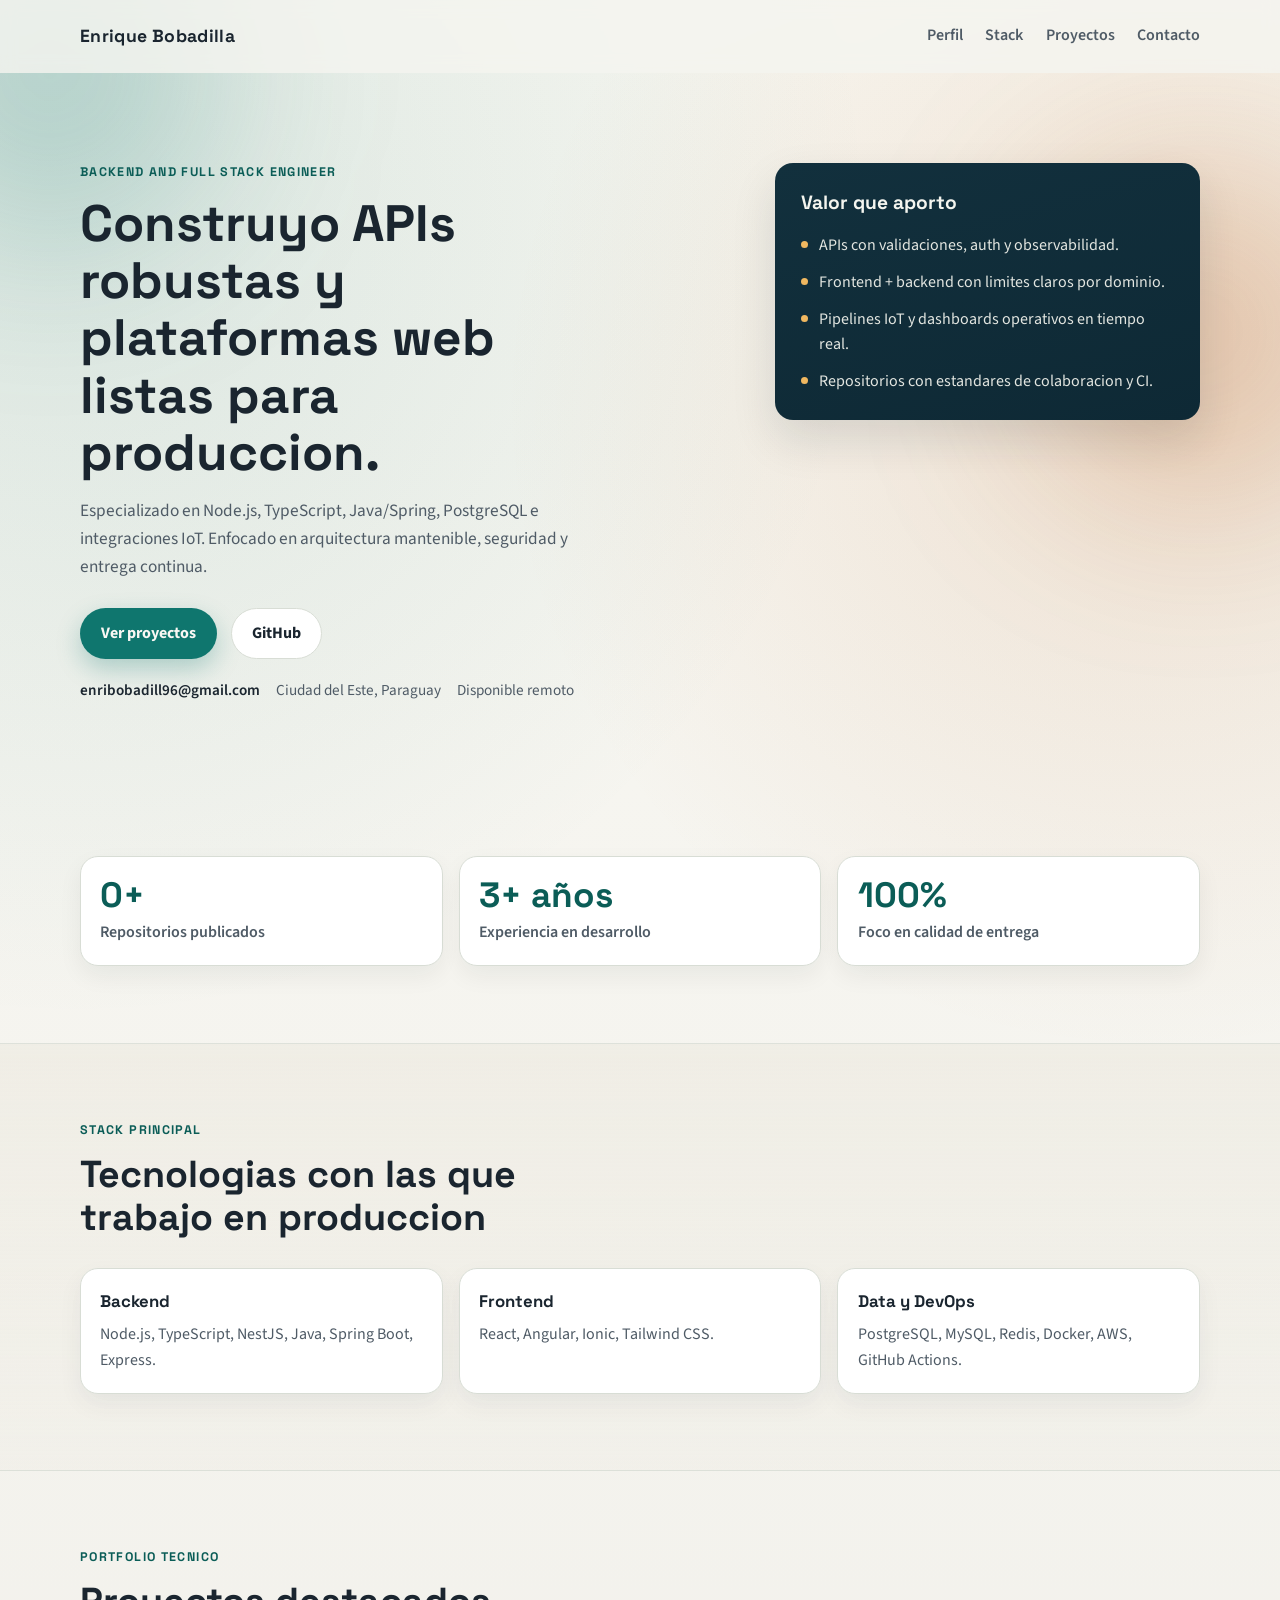
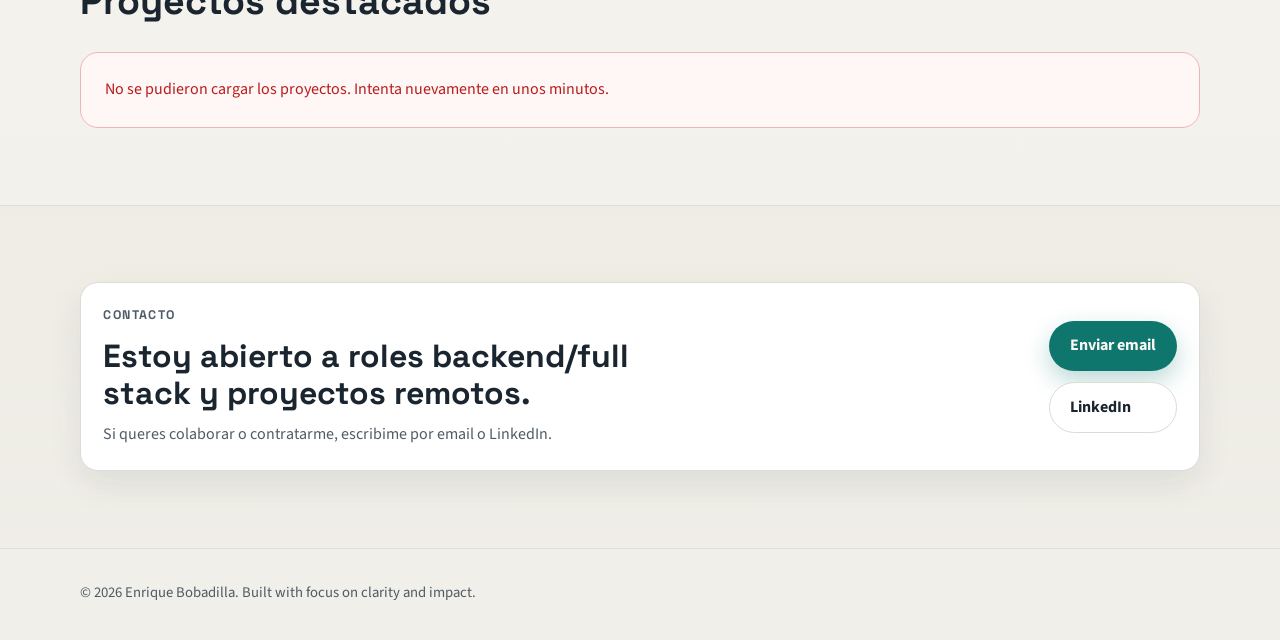
==== commit 691f3fdf: "fix: corregir 'anios' por 'años' en estadistica" ====
--- a/index.html
+++ b/index.html
@@ -67,7 +67,7 @@
                     <p>Repositorios publicados</p>
                 </article>
                 <article class="stat-card">
-                    <h3>3+ anios</h3>
+                    <h3>3+ años</h3>
                     <p>Experiencia en desarrollo</p>
                 </article>
                 <article class="stat-card">
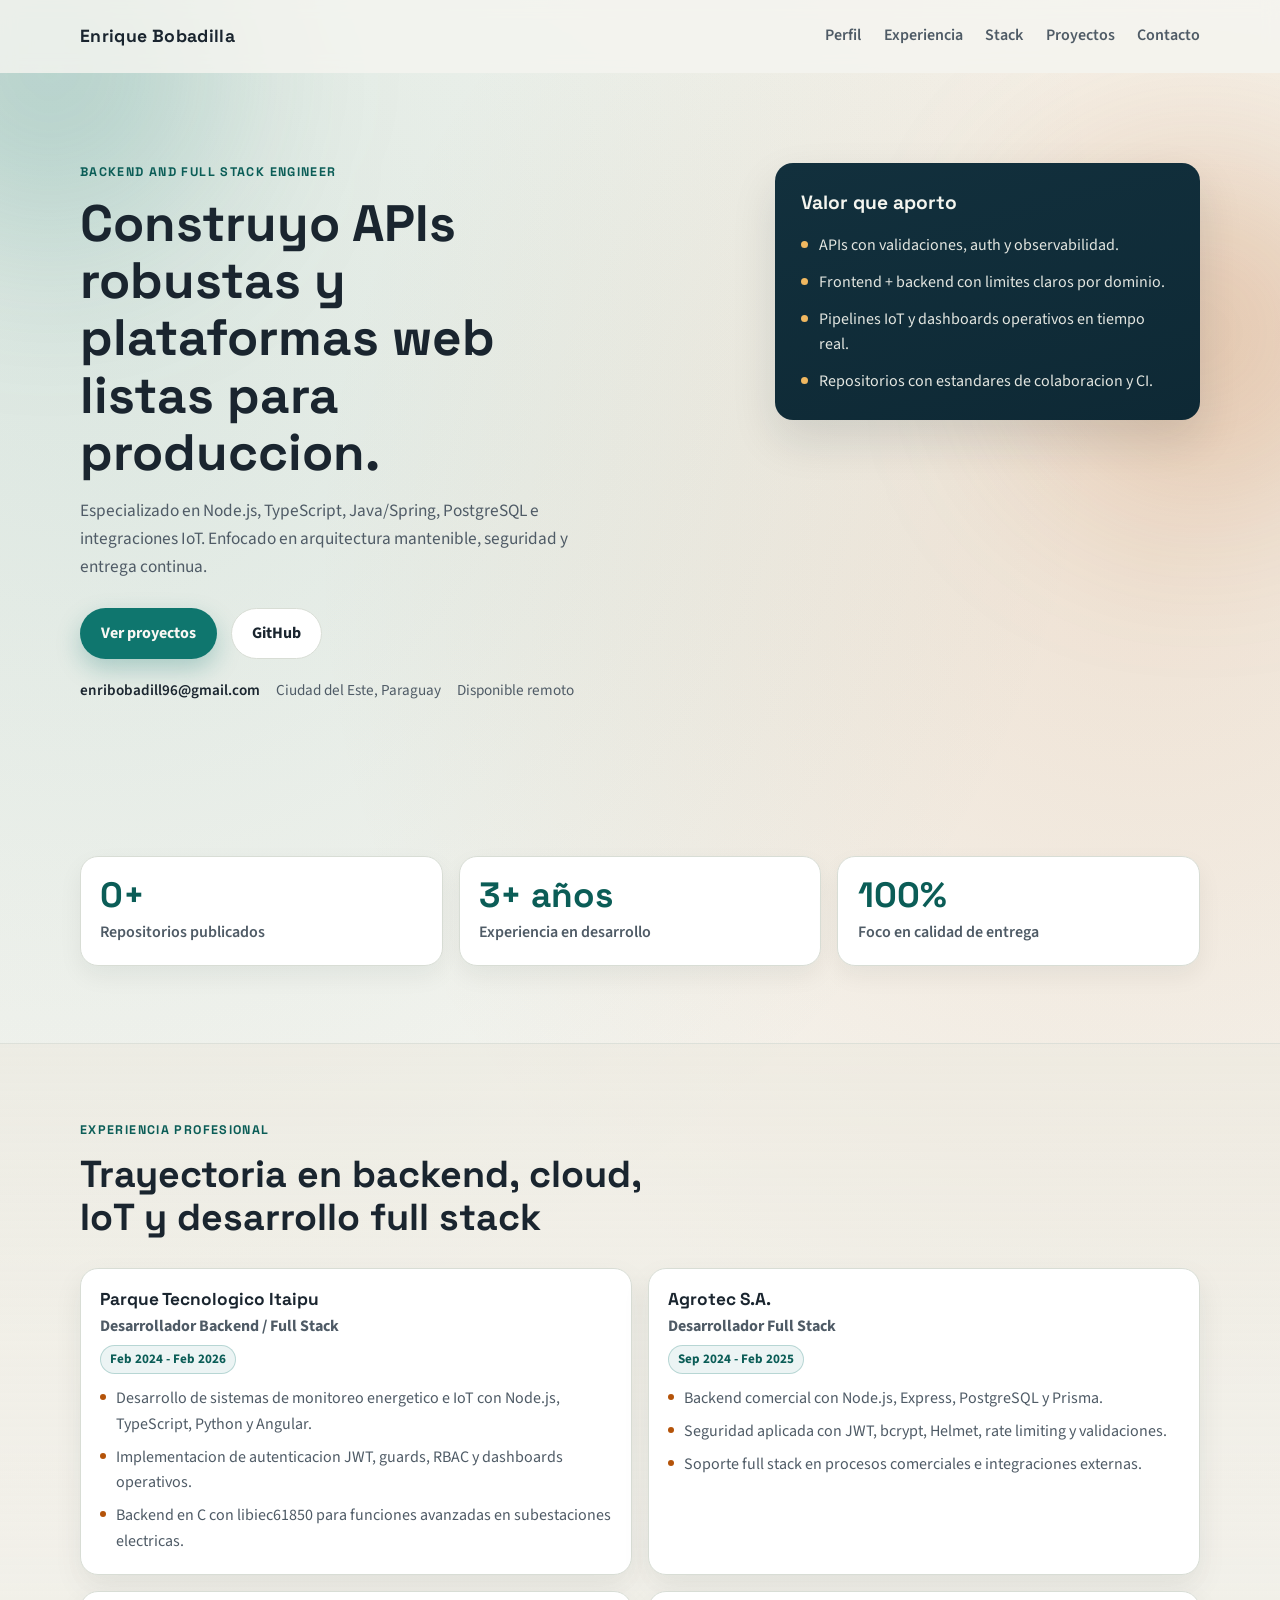
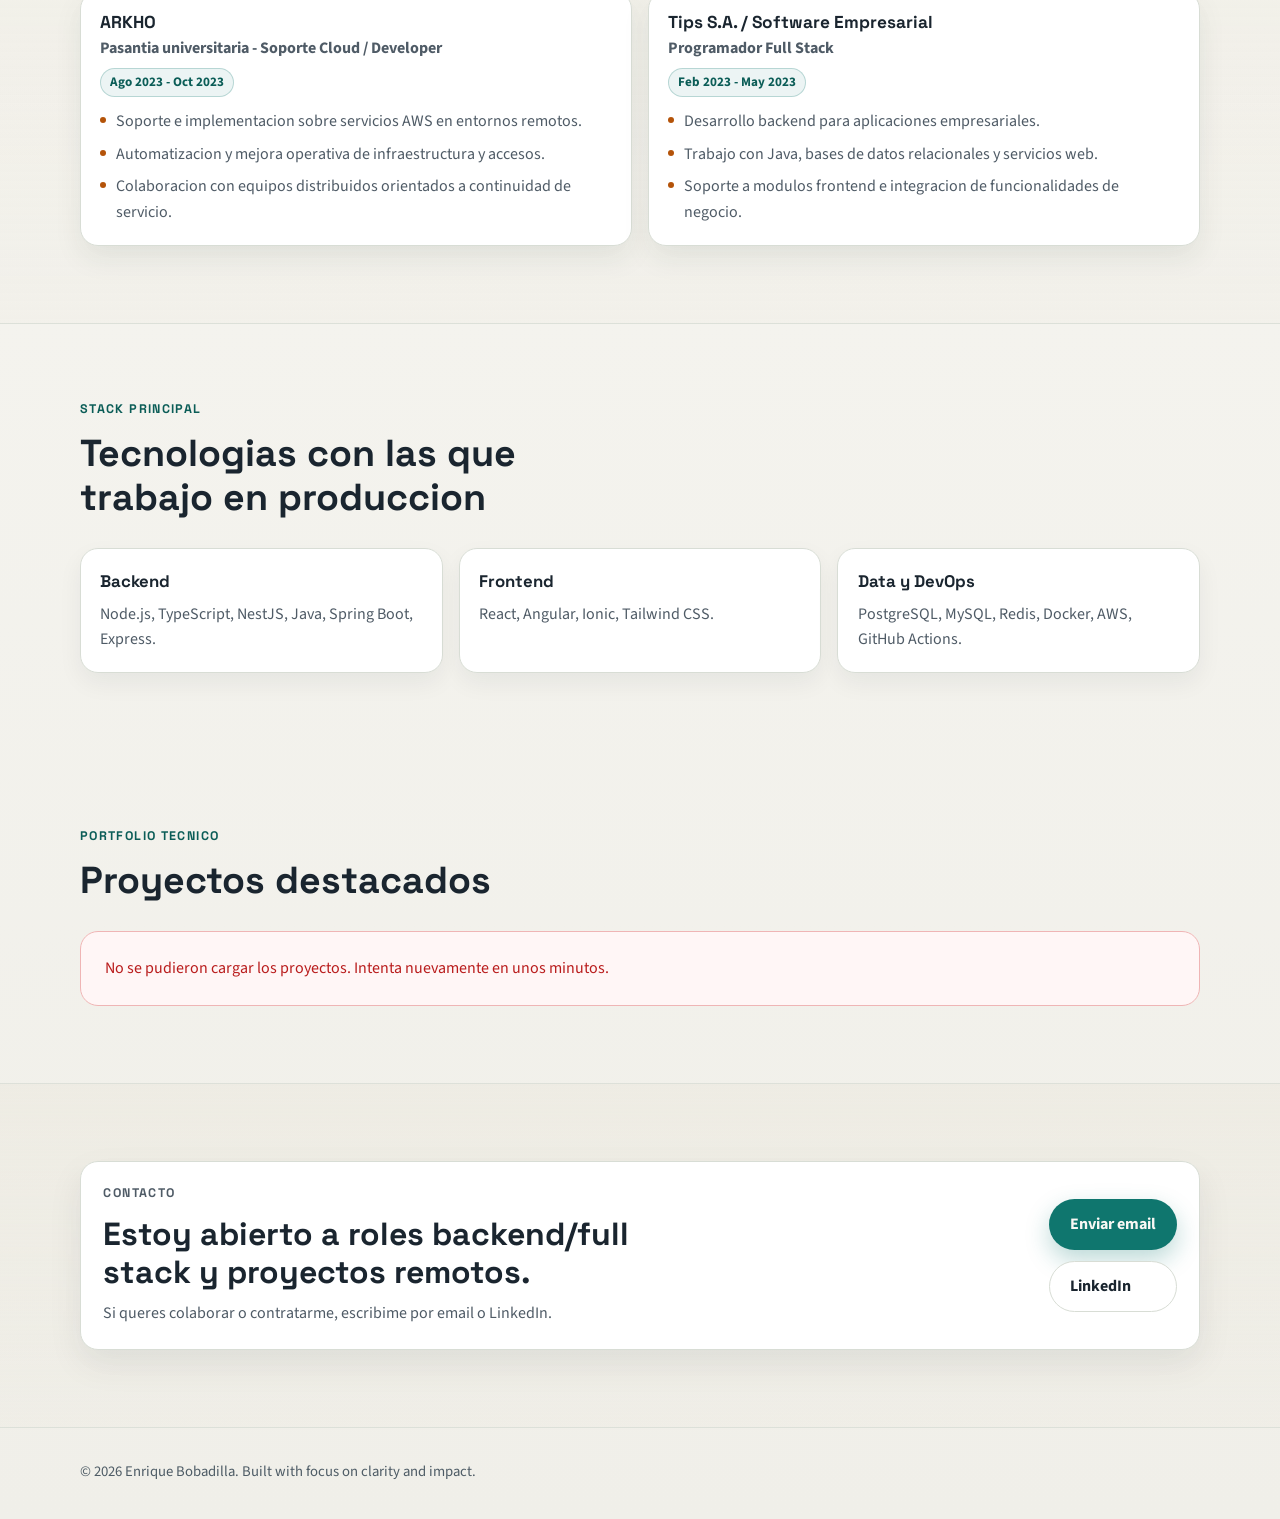
==== commit c1fbbcc3: "feat: add professional work experience section from CV" ====
--- a/index.html
+++ b/index.html
@@ -20,6 +20,7 @@
             <nav>
                 <ul class="nav-menu">
                     <li><a href="#about">Perfil</a></li>
+                    <li><a href="#experience">Experiencia</a></li>
                     <li><a href="#skills">Stack</a></li>
                     <li><a href="#projects">Proyectos</a></li>
                     <li><a href="#contact">Contacto</a></li>
@@ -77,7 +78,69 @@
             </div>
         </section>
 
-        <section id="skills" class="section section-muted">
+        <section id="experience" class="section section-muted">
+            <div class="container">
+                <header class="section-header fade-up">
+                    <p class="eyebrow">Experiencia profesional</p>
+                    <h2>Trayectoria en backend, cloud, IoT y desarrollo full stack</h2>
+                </header>
+                <div class="experience-grid">
+                    <article class="experience-card fade-up">
+                        <div class="experience-top">
+                            <h3>Parque Tecnologico Itaipu</h3>
+                            <p>Desarrollador Backend / Full Stack</p>
+                            <span>Feb 2024 - Feb 2026</span>
+                        </div>
+                        <ul>
+                            <li>Desarrollo de sistemas de monitoreo energetico e IoT con Node.js, TypeScript, Python y Angular.</li>
+                            <li>Implementacion de autenticacion JWT, guards, RBAC y dashboards operativos.</li>
+                            <li>Backend en C con libiec61850 para funciones avanzadas en subestaciones electricas.</li>
+                        </ul>
+                    </article>
+
+                    <article class="experience-card fade-up">
+                        <div class="experience-top">
+                            <h3>Agrotec S.A.</h3>
+                            <p>Desarrollador Full Stack</p>
+                            <span>Sep 2024 - Feb 2025</span>
+                        </div>
+                        <ul>
+                            <li>Backend comercial con Node.js, Express, PostgreSQL y Prisma.</li>
+                            <li>Seguridad aplicada con JWT, bcrypt, Helmet, rate limiting y validaciones.</li>
+                            <li>Soporte full stack en procesos comerciales e integraciones externas.</li>
+                        </ul>
+                    </article>
+
+                    <article class="experience-card fade-up">
+                        <div class="experience-top">
+                            <h3>ARKHO</h3>
+                            <p>Pasantia universitaria - Soporte Cloud / Developer</p>
+                            <span>Ago 2023 - Oct 2023</span>
+                        </div>
+                        <ul>
+                            <li>Soporte e implementacion sobre servicios AWS en entornos remotos.</li>
+                            <li>Automatizacion y mejora operativa de infraestructura y accesos.</li>
+                            <li>Colaboracion con equipos distribuidos orientados a continuidad de servicio.</li>
+                        </ul>
+                    </article>
+
+                    <article class="experience-card fade-up">
+                        <div class="experience-top">
+                            <h3>Tips S.A. / Software Empresarial</h3>
+                            <p>Programador Full Stack</p>
+                            <span>Feb 2023 - May 2023</span>
+                        </div>
+                        <ul>
+                            <li>Desarrollo backend para aplicaciones empresariales.</li>
+                            <li>Trabajo con Java, bases de datos relacionales y servicios web.</li>
+                            <li>Soporte a modulos frontend e integracion de funcionalidades de negocio.</li>
+                        </ul>
+                    </article>
+                </div>
+            </div>
+        </section>
+
+        <section id="skills" class="section">
             <div class="container">
                 <header class="section-header fade-up">
                     <p class="eyebrow">Stack principal</p>
--- a/styles.css
+++ b/styles.css
@@ -281,6 +281,71 @@
     max-width: 24ch;
 }
 
+.experience-grid {
+    display: grid;
+    grid-template-columns: repeat(2, minmax(0, 1fr));
+    gap: 1rem;
+}
+
+.experience-card {
+    background: var(--surface);
+    border: 1px solid var(--line);
+    border-radius: var(--radius);
+    padding: 1.2rem;
+    box-shadow: 0 12px 28px rgba(17, 33, 44, 0.08);
+}
+
+.experience-top {
+    margin-bottom: 0.75rem;
+}
+
+.experience-top h3 {
+    font-family: 'Space Grotesk', sans-serif;
+    font-size: 1.08rem;
+    line-height: 1.3;
+    margin-bottom: 0.2rem;
+}
+
+.experience-top p {
+    color: var(--ink-soft);
+    font-weight: 700;
+}
+
+.experience-top span {
+    display: inline-block;
+    margin-top: 0.35rem;
+    font-size: 0.82rem;
+    font-weight: 700;
+    color: var(--teal-dark);
+    border: 1px solid rgba(15, 118, 110, 0.24);
+    border-radius: 999px;
+    padding: 0.2rem 0.55rem;
+    background: rgba(15, 118, 110, 0.08);
+}
+
+.experience-card ul {
+    list-style: none;
+    display: grid;
+    gap: 0.45rem;
+}
+
+.experience-card li {
+    position: relative;
+    padding-left: 1rem;
+    color: var(--ink-soft);
+}
+
+.experience-card li::before {
+    content: '';
+    width: 6px;
+    height: 6px;
+    border-radius: 50%;
+    background: var(--amber);
+    position: absolute;
+    left: 0;
+    top: 0.5rem;
+}
+
 .skills-grid {
     display: grid;
     grid-template-columns: repeat(3, minmax(0, 1fr));
@@ -479,6 +544,7 @@
 
 @media (max-width: 980px) {
     .hero-grid,
+    .experience-grid,
     .skills-grid,
     .stats-grid,
     .contact-panel {
